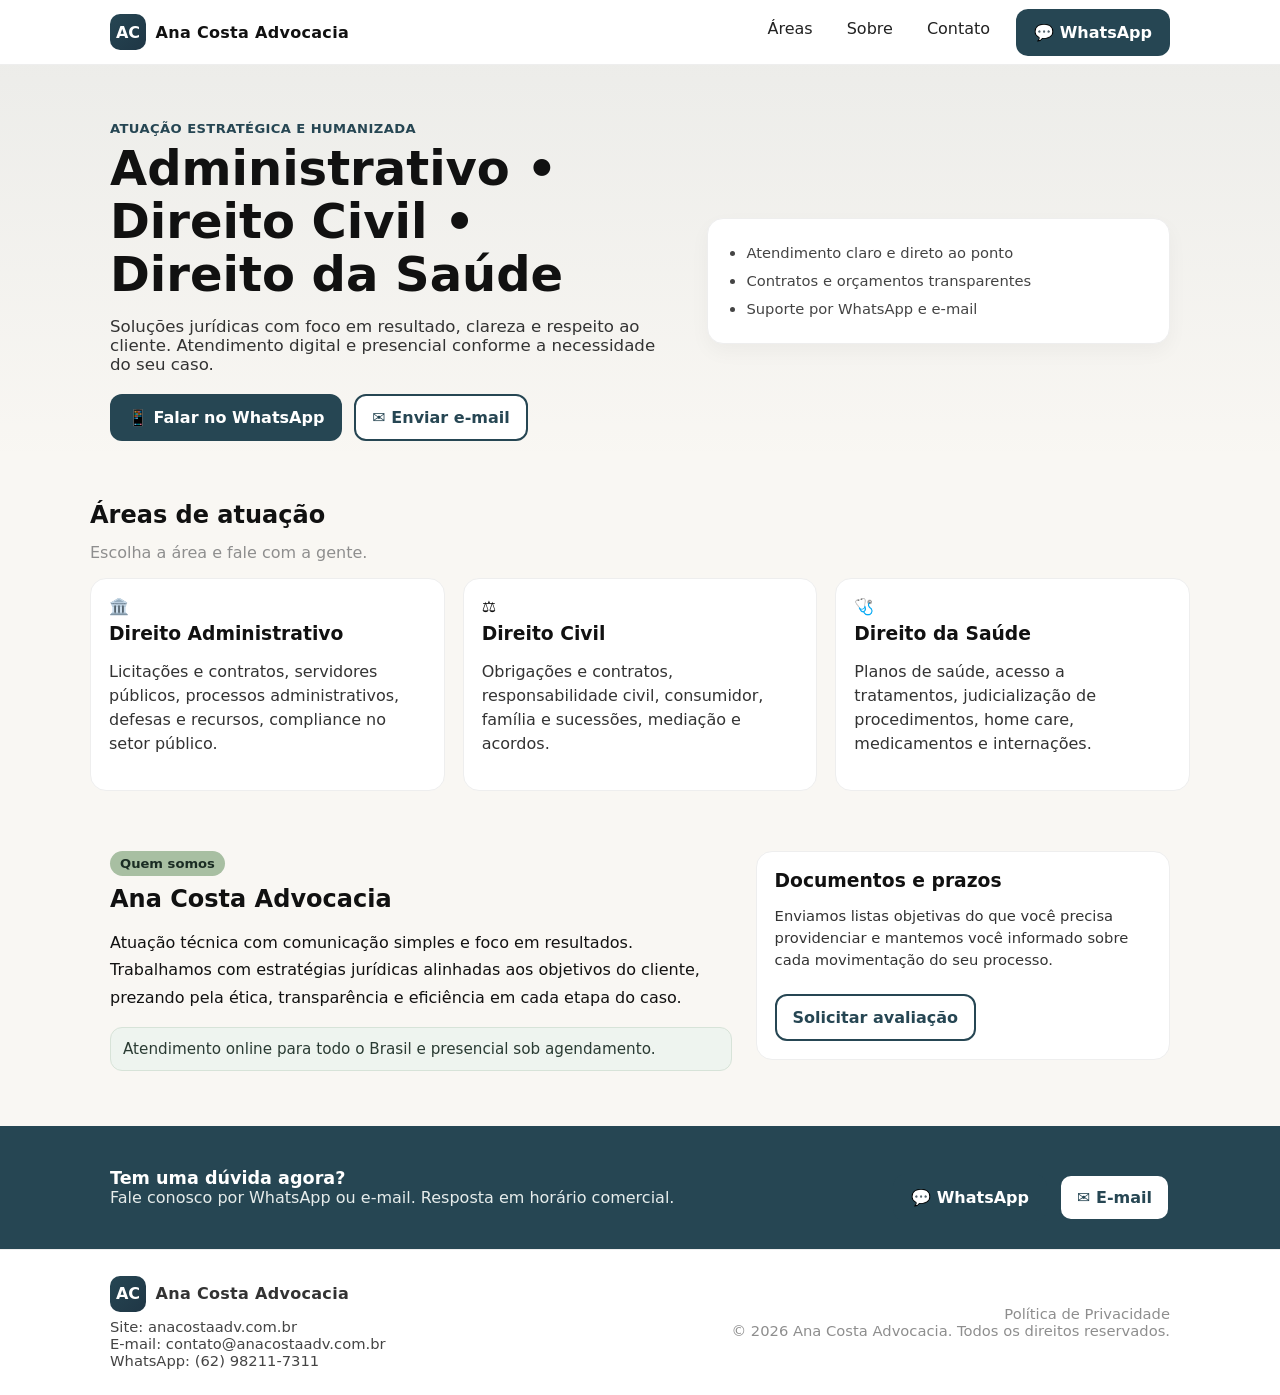
==== index.html @ ec819da5 "Add files via upload" ====
<!DOCTYPE html>
<html lang="pt-BR">
<head>
  <meta charset="utf-8" />
  <meta name="viewport" content="width=device-width, initial-scale=1" />
  <title>Ana Costa Advocacia — Administrativo • Direito Civil • Direito da Saúde</title>
  <meta name="description" content="Ana Costa Advocacia. Atuação estratégica em Direito Administrativo, Direito Civil e Direito da Saúde. Atendimento humanizado e soluções jurídicas eficazes." />
  <link rel="canonical" href="https://anacostaadv.com.br/" />

  <!-- Open Graph / Social -->
  <meta property="og:type" content="website" />
  <meta property="og:locale" content="pt_BR" />
  <meta property="og:title" content="Ana Costa Advocacia — Administrativo • Direito Civil • Direito da Saúde" />
  <meta property="og:description" content="Atuação estratégica em Direito Administrativo, Civil e da Saúde. Fale conosco pelo WhatsApp." />
  <meta property="og:url" content="https://anacostaadv.com.br/" />
  <meta property="og:image" content="https://anacostaadv.com.br/og-image.jpg" />
  <meta name="twitter:card" content="summary_large_image" />

  <link rel="icon" href="/favicon.ico" />
  <meta name="theme-color" content="#264653" />

  <style>
    :root{
      --azul-petroleo:#264653; /* primária */
      --verde-oliva:#A8BFA2;   /* destaque suave */
      --rose:#DDB7AB;          /* ações sutis */
      --offwhite:#F9F7F3;      /* fundo claro */
      --cinza:#8E8E8E;         /* texto secundário */
      --preto:#111;            /* texto principal */
    }
    *{box-sizing:border-box}
    html{scroll-behavior:smooth}
    body{margin:0;font-family:system-ui,-apple-system,Segoe UI,Roboto,Ubuntu,Cantarell,'Helvetica Neue',Arial,'Noto Sans',sans-serif;color:var(--preto);background:var(--offwhite)}
    a{color:inherit}
    .container{max-width:1100px;margin-inline:auto;padding:0 20px}

    /* Header */
    header{position:sticky;top:0;z-index:50;background:#fff;border-bottom:1px solid #eee}
    .nav{display:flex;align-items:center;justify-content:space-between;min-height:64px}
    .brand{display:flex;gap:.6rem;align-items:center;text-decoration:none}
    .brand-logo{width:36px;height:36px;border-radius:10px;background:linear-gradient(135deg,var(--azul-petroleo),#1f3645);display:grid;place-items:center;color:#fff;font-weight:700}
    .brand-name{font-weight:700;letter-spacing:.3px}
    nav ul{display:flex;gap:18px;list-style:none;margin:0;padding:0}
    nav a{display:inline-block;padding:10px 8px;border-radius:10px;text-decoration:none;color:#222}
    nav a:hover{background:#f3f6f6}
    .menu-btn{display:none;background:none;border:0;font-size:1.1rem}

    /* Hero */
    .hero{background:linear-gradient(180deg, rgba(38,70,83,.06), rgba(38,70,83,0));padding:56px 0 24px}
    .hero-wrap{display:grid;grid-template-columns:1.1fr .9fr;gap:32px;align-items:center}
    .kicker{color:var(--azul-petroleo);font-weight:700;letter-spacing:.4px;text-transform:uppercase;font-size:.82rem}
    h1{font-size:clamp(1.8rem, 2.4vw + 1.2rem, 3rem);line-height:1.1;margin:.4rem 0 1rem}
    .sub{font-size:1.04rem;color:#333;max-width:60ch}
    .cta-row{display:flex;flex-wrap:wrap;gap:12px;margin-top:20px}
    .btn{display:inline-flex;align-items:center;gap:.6rem;padding:12px 16px;border-radius:12px;border:2px solid transparent;text-decoration:none;font-weight:600}
    .btn.whats{background:var(--azul-petroleo);color:#fff}
    .btn.mail{border-color:var(--azul-petroleo);color:var(--azul-petroleo);background:#fff}
    .hero-card{background:#fff;border:1px solid #eee;border-radius:16px;padding:20px;box-shadow:0 8px 20px rgba(0,0,0,.04)}

    /* Cards áreas */
    .areas{padding:36px 0}
    .grid{display:grid;grid-template-columns:repeat(3,1fr);gap:18px}
    .card{background:#fff;border:1px solid #eee;border-radius:16px;padding:18px}
    .card h3{margin:.2rem 0 .5rem}
    .card p{color:#333;line-height:1.5}

    /* Sobre */
    .sobre{padding:24px 0 40px}
    .sobre .wrap{display:grid;grid-template-columns:1.2fr .8fr;gap:24px}
    .tag{display:inline-block;background:var(--verde-oliva);color:#1b2d24;padding:5px 10px;border-radius:999px;font-weight:600;font-size:.82rem}
    .note{font-size:.95rem;color:#2a3b33;background:#eef4ef;border:1px solid #d7e3d8;border-radius:12px;padding:12px}

    /* CTA strip */
    .cta-strip{background:var(--azul-petroleo);color:#fff;padding:28px 0}
    .cta-strip .row{display:flex;align-items:center;gap:20px;justify-content:space-between}

    /* Footer */
    footer{background:#fff;border-top:1px solid #eee;padding:26px 0;color:#333}
    footer a{text-decoration:none}
    .foot-grid{display:grid;grid-template-columns:1fr auto;gap:18px;align-items:center}
    .small{font-size:.92rem;color:#444}

    /* Responsive */
    @media (max-width: 900px){
      .hero-wrap{grid-template-columns:1fr}
      .grid{grid-template-columns:1fr}
      .sobre .wrap{grid-template-columns:1fr}
      nav ul{display:none;position:absolute;right:20px;top:64px;background:#fff;border:1px solid #eee;border-radius:12px;padding:10px;width:min(260px,90vw);box-shadow:0 8px 24px rgba(0,0,0,.08)}
      nav ul.show{display:block}
      nav ul li{padding:6px}
      .menu-btn{display:block}
    }

    /* Utilities */
    .muted{color:var(--cinza)}
    .icons{width:22px;height:22px;display:inline-block}
  </style>
</head>
<body>
  <header>
    <div class="container nav" role="navigation" aria-label="Navegação principal">
      <a class="brand" href="#top" aria-label="Ir para o topo">
        <div class="brand-logo" aria-hidden="true">AC</div>
        <div class="brand-name">Ana Costa Advocacia</div>
      </a>
      <button class="menu-btn" aria-label="Abrir menu" onclick="document.querySelector('nav ul').classList.toggle('show')">☰</button>
      <nav>
        <ul>
          <li><a href="#areas">Áreas</a></li>
          <li><a href="#sobre">Sobre</a></li>
          <li><a href="#contato">Contato</a></li>
          <li><a href="https://wa.me/5562982117311?text=Ol%C3%A1%2C%20vi%20seu%20site%20e%20gostaria%20de%20orienta%C3%A7%C3%A3o%20jur%C3%ADdica." target="_blank" rel="noopener" class="btn whats" aria-label="Falar no WhatsApp">💬 WhatsApp</a></li>
        </ul>
      </nav>
    </div>
  </header>

  <main id="top">
    <!-- HERO -->
    <section class="hero">
      <div class="container hero-wrap">
        <div>
          <div class="kicker">Atuação estratégica e humanizada</div>
          <h1>Administrativo • Direito Civil • Direito da Saúde</h1>
          <p class="sub">Soluções jurídicas com foco em resultado, clareza e respeito ao cliente. Atendimento digital e presencial conforme a necessidade do seu caso.</p>
          <div class="cta-row">
            <a class="btn whats" href="https://wa.me/5562982117311?text=Ol%C3%A1%2C%20vi%20seu%20site%20e%20gostaria%20de%20orienta%C3%A7%C3%A3o%20jur%C3%ADdica." target="_blank" rel="noopener" aria-label="Chamar no WhatsApp">📱 Falar no WhatsApp</a>
            <a class="btn mail" href="mailto:contato@anacostaadv.com.br?subject=Contato%20via%20site" aria-label="Enviar e-mail">✉️ Enviar e-mail</a>
          </div>
        </div>
        <div class="hero-card" aria-label="Destaques do escritório">
          <ul class="small" style="margin:0;padding-left:18px;line-height:1.9">
            <li>Atendimento claro e direto ao ponto</li>
            <li>Contratos e orçamentos transparentes</li>
            <li>Suporte por WhatsApp e e-mail</li>
          </ul>
        </div>
      </div>
    </section>

    <!-- ÁREAS -->
    <section id="areas" class="areas container">
      <h2 style="margin:0 0 14px">Áreas de atuação</h2>
      <p class="muted" style="margin-top:0">Escolha a área e fale com a gente.</p>
      <div class="grid" role="list">
        <article class="card" role="listitem">
          <div class="icons" aria-hidden="true">🏛️</div>
          <h3>Direito Administrativo</h3>
          <p>Licitações e contratos, servidores públicos, processos administrativos, defesas e recursos, compliance no setor público.</p>
        </article>
        <article class="card" role="listitem">
          <div class="icons" aria-hidden="true">⚖️</div>
          <h3>Direito Civil</h3>
          <p>Obrigações e contratos, responsabilidade civil, consumidor, família e sucessões, mediação e acordos.</p>
        </article>
        <article class="card" role="listitem">
          <div class="icons" aria-hidden="true">🩺</div>
          <h3>Direito da Saúde</h3>
          <p>Planos de saúde, acesso a tratamentos, judicialização de procedimentos, home care, medicamentos e internações.</p>
        </article>
      </div>
    </section>

    <!-- SOBRE -->
    <section id="sobre" class="sobre">
      <div class="container wrap">
        <div>
          <span class="tag">Quem somos</span>
          <h2 style="margin:.6rem 0 10px">Ana Costa Advocacia</h2>
          <p style="line-height:1.7">Atuação técnica com comunicação simples e foco em resultados. Trabalhamos com estratégias jurídicas alinhadas aos objetivos do cliente, prezando pela ética, transparência e eficiência em cada etapa do caso.</p>
          <p class="note">Atendimento online para todo o Brasil e presencial sob agendamento.</p>
        </div>
        <div>
          <div class="card">
            <h3 style="margin-top:0">Documentos e prazos</h3>
            <p class="small">Enviamos listas objetivas do que você precisa providenciar e mantemos você informado sobre cada movimentação do seu processo.</p>
            <a class="btn mail" href="mailto:contato@anacostaadv.com.br?subject=Atendimento%20-%20Site" style="margin-top:8px">Solicitar avaliação</a>
          </div>
        </div>
      </div>
    </section>

    <!-- CTA STRIP -->
    <section class="cta-strip" aria-label="Contato rápido">
      <div class="container row">
        <div>
          <strong style="font-size:1.1rem">Tem uma dúvida agora?</strong>
          <div class="muted" style="color:#e6eceb">Fale conosco por WhatsApp ou e-mail. Resposta em horário comercial.</div>
        </div>
        <div class="cta-row">
          <a class="btn whats" href="https://wa.me/5562982117311?text=Ol%C3%A1%2C%20vi%20seu%20site%20e%20gostaria%20de%20orienta%C3%A7%C3%A3o%20jur%C3%ADdica." target="_blank" rel="noopener">💬 WhatsApp</a>
          <a class="btn mail" href="mailto:contato@anacostaadv.com.br?subject=Contato%20via%20site">✉️ E-mail</a>
        </div>
      </div>
    </section>
  </main>

  <footer id="contato">
    <div class="container foot-grid">
      <div>
        <div class="brand" style="margin-bottom:6px">
          <div class="brand-logo" aria-hidden="true">AC</div>
          <div class="brand-name">Ana Costa Advocacia</div>
        </div>
        <div class="small">
          Site: <a href="https://anacostaadv.com.br/" target="_blank" rel="noopener">anacostaadv.com.br</a><br />
          E-mail: <a href="mailto:contato@anacostaadv.com.br">contato@anacostaadv.com.br</a><br />
          WhatsApp: <a href="https://wa.me/5562982117311" target="_blank" rel="noopener">(62) 98211‑7311</a>
        </div>
      </div>
      <div class="small" style="text-align:right">
        <a href="/privacidade" class="muted">Política de Privacidade</a><br />
        <span class="muted">© <span id="y"></span> Ana Costa Advocacia. Todos os direitos reservados.</span>
      </div>
    </div>
  </footer>

  <!-- Schema.org / SEO estrutrurado -->
  <script type="application/ld+json">
  {
    "@context": "https://schema.org",
    "@type": "LegalService",
    "name": "Ana Costa Advocacia",
    "url": "https://anacostaadv.com.br/",
    "areaServed": "Brasil",
    "email": "contato@anacostaadv.com.br",
    "telephone": "+55-62-98211-7311",
    "sameAs": ["https://wa.me/5562982117311"],
    "address": {
      "@type": "PostalAddress",
      "addressCountry": "BR"
    },
    "priceRange": "$$",
    "knowsAbout": [
      "Direito Administrativo",
      "Direito Civil",
      "Direito da Saúde",
      "Planos de Saúde",
      "Contratos",
      "Processo Administrativo"
    ]
  }
  </script>

  <script>
    document.getElementById('y').textContent = new Date().getFullYear();
  </script>
</body>
</html>
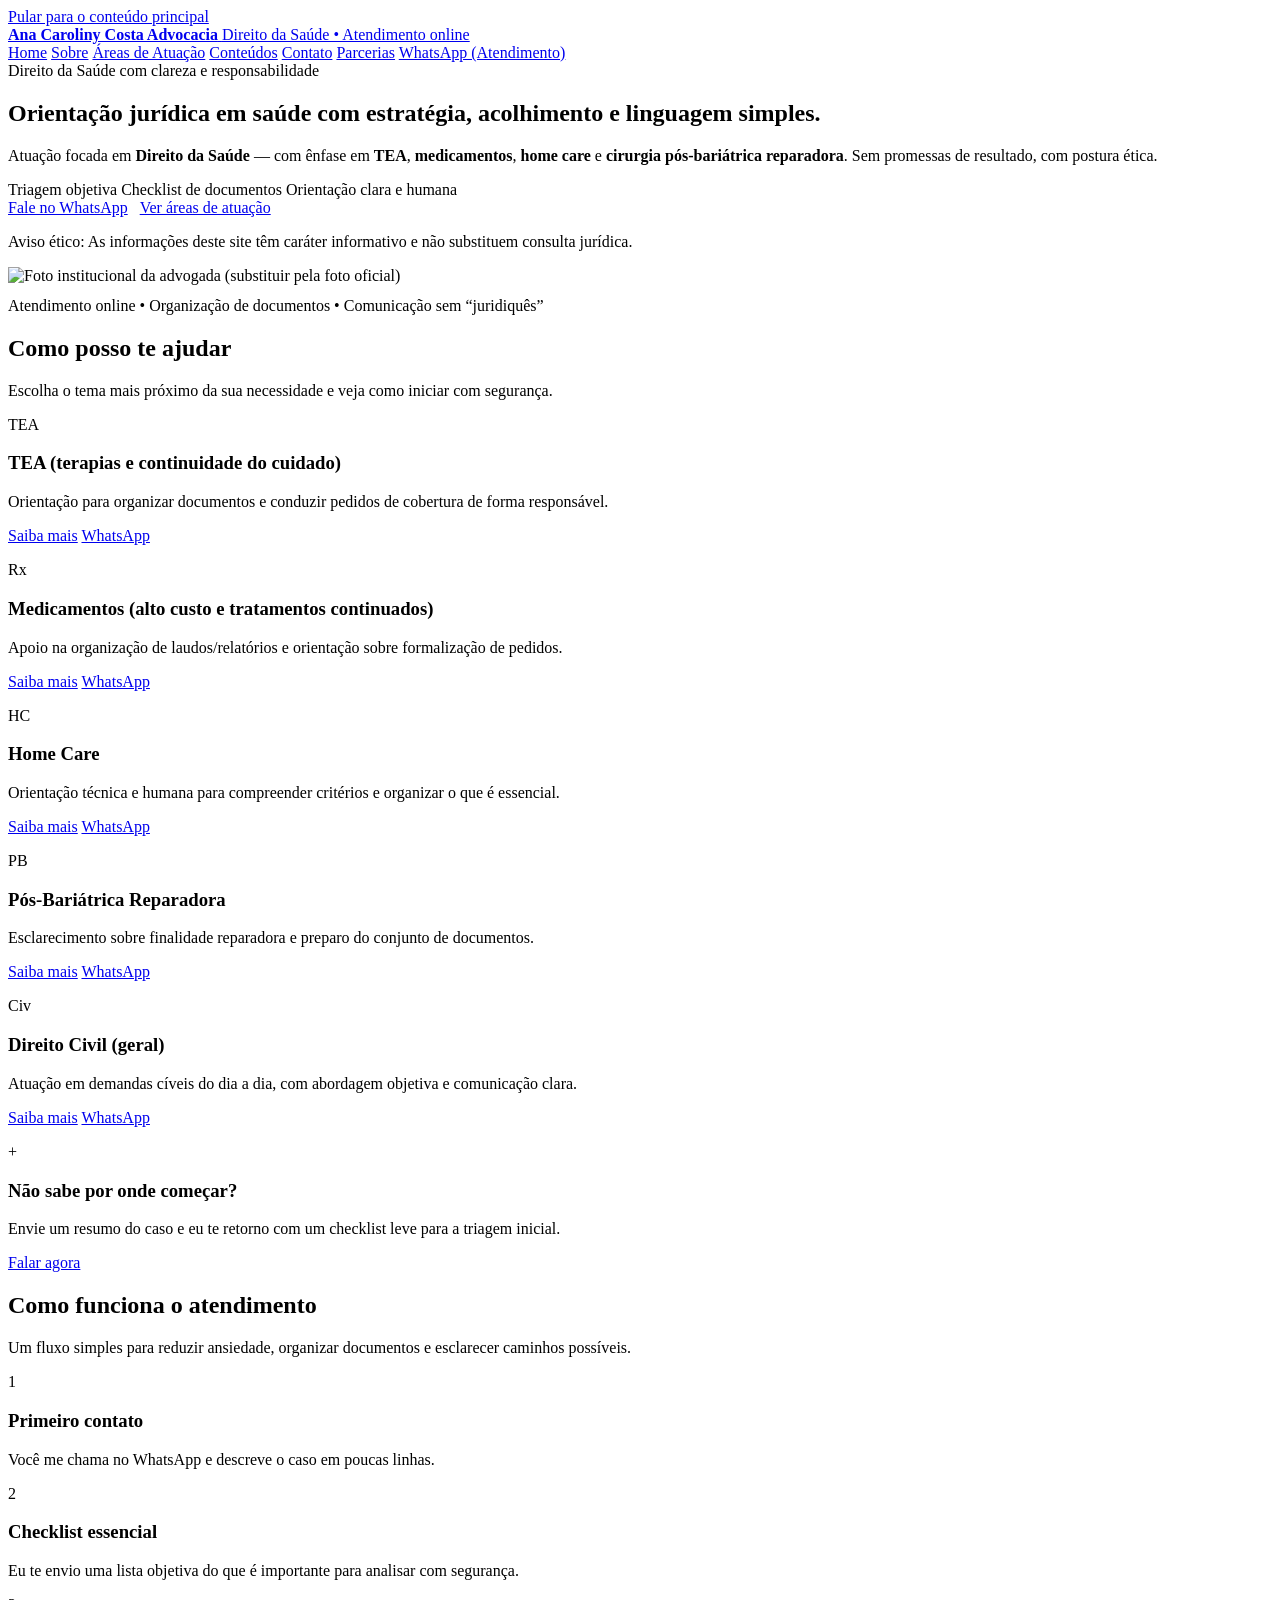
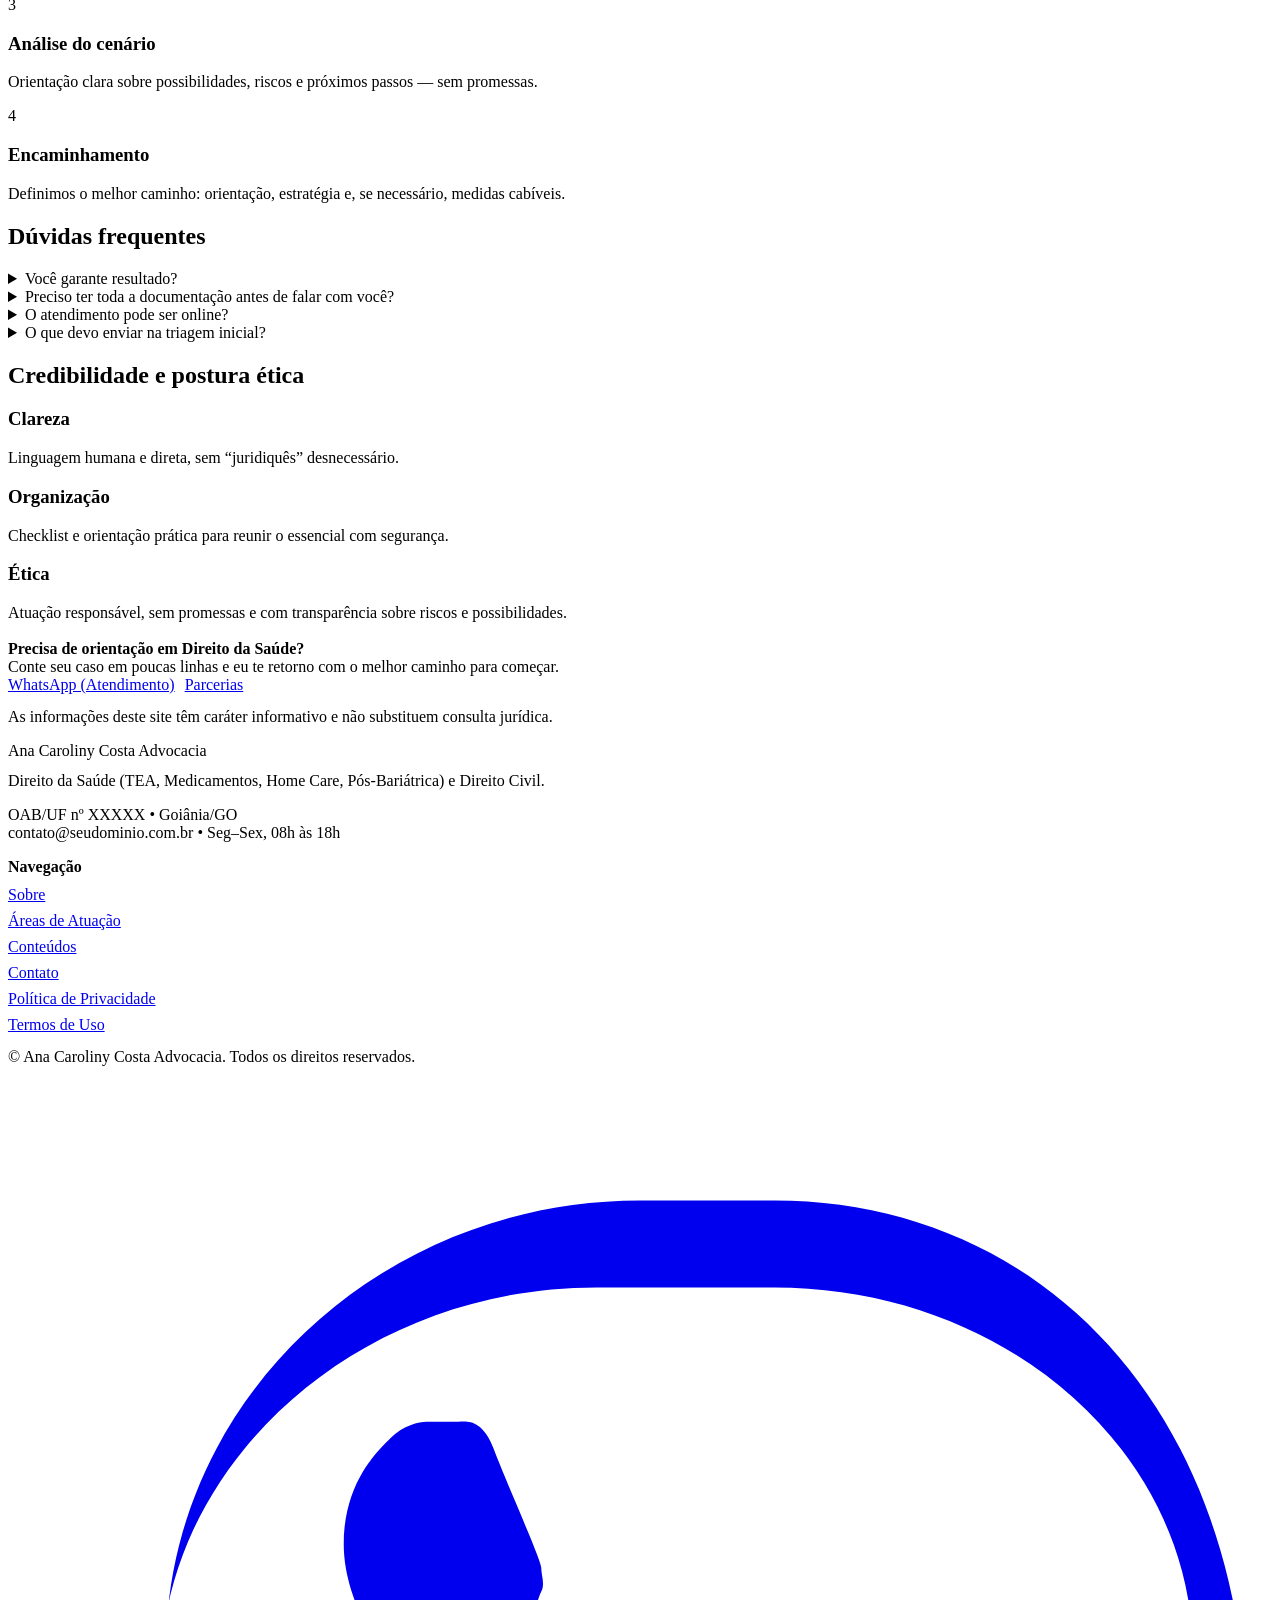
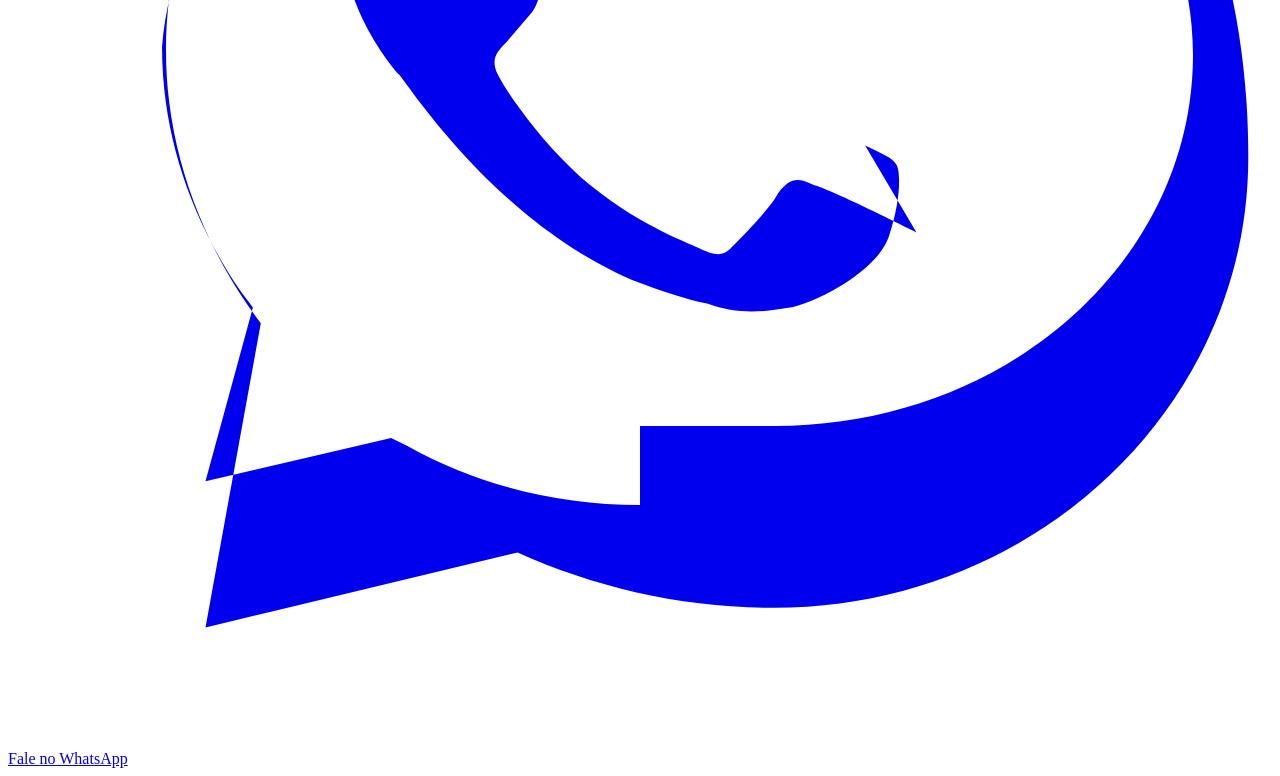
==== commit 8bd27e80: "Add files via upload commit 1 site final" ====
--- a/index.html
+++ b/index.html
@@ -1,249 +1,336 @@
-<!DOCTYPE html>
+<!doctype html>
 <html lang="pt-BR">
 <head>
   <meta charset="utf-8" />
-  <meta name="viewport" content="width=device-width, initial-scale=1" />
-  <title>Ana Costa Advocacia — Administrativo • Direito Civil • Direito da Saúde</title>
-  <meta name="description" content="Ana Costa Advocacia. Atuação estratégica em Direito Administrativo, Direito Civil e Direito da Saúde. Atendimento humanizado e soluções jurídicas eficazes." />
-  <link rel="canonical" href="https://anacostaadv.com.br/" />
-
-  <!-- Open Graph / Social -->
+  <meta name="viewport" content="width=device-width,initial-scale=1" />
+  <title>Ana Caroliny Costa Advocacia | Direito da Saúde (TEA, Medicamentos, Home Care, Pós-Bariátrica)</title>
+  <meta name="description" content="Escritório de advocacia com foco em Direito da Saúde: TEA, medicamentos, home care e cirurgia pós-bariátrica reparadora. Orientação clara, humana e ética. Atendimento online." />
+  <meta name="robots" content="index,follow" />
+  <link rel="canonical" href="https://www.seudominio.com.br/" />
+
+  <!-- Open Graph -->
+  <meta property="og:title" content="Ana Caroliny Costa Advocacia | Direito da Saúde" />
+  <meta property="og:description" content="TEA, medicamentos, home care e pós-bariátrica reparadora. Orientação clara, humana e ética. Atendimento online." />
   <meta property="og:type" content="website" />
-  <meta property="og:locale" content="pt_BR" />
-  <meta property="og:title" content="Ana Costa Advocacia — Administrativo • Direito Civil • Direito da Saúde" />
-  <meta property="og:description" content="Atuação estratégica em Direito Administrativo, Civil e da Saúde. Fale conosco pelo WhatsApp." />
-  <meta property="og:url" content="https://anacostaadv.com.br/" />
-  <meta property="og:image" content="https://anacostaadv.com.br/og-image.jpg" />
+  <meta property="og:url" content="https://www.seudominio.com.br/" />
+  <meta property="og:image" content="https://www.seudominio.com.br/assets/img/og-image.jpg" />
   <meta name="twitter:card" content="summary_large_image" />
 
-  <link rel="icon" href="/favicon.ico" />
-  <meta name="theme-color" content="#264653" />
-
-  <style>
-    :root{
-      --azul-petroleo:#264653; /* primária */
-      --verde-oliva:#A8BFA2;   /* destaque suave */
-      --rose:#DDB7AB;          /* ações sutis */
-      --offwhite:#F9F7F3;      /* fundo claro */
-      --cinza:#8E8E8E;         /* texto secundário */
-      --preto:#111;            /* texto principal */
-    }
-    *{box-sizing:border-box}
-    html{scroll-behavior:smooth}
-    body{margin:0;font-family:system-ui,-apple-system,Segoe UI,Roboto,Ubuntu,Cantarell,'Helvetica Neue',Arial,'Noto Sans',sans-serif;color:var(--preto);background:var(--offwhite)}
-    a{color:inherit}
-    .container{max-width:1100px;margin-inline:auto;padding:0 20px}
-
-    /* Header */
-    header{position:sticky;top:0;z-index:50;background:#fff;border-bottom:1px solid #eee}
-    .nav{display:flex;align-items:center;justify-content:space-between;min-height:64px}
-    .brand{display:flex;gap:.6rem;align-items:center;text-decoration:none}
-    .brand-logo{width:36px;height:36px;border-radius:10px;background:linear-gradient(135deg,var(--azul-petroleo),#1f3645);display:grid;place-items:center;color:#fff;font-weight:700}
-    .brand-name{font-weight:700;letter-spacing:.3px}
-    nav ul{display:flex;gap:18px;list-style:none;margin:0;padding:0}
-    nav a{display:inline-block;padding:10px 8px;border-radius:10px;text-decoration:none;color:#222}
-    nav a:hover{background:#f3f6f6}
-    .menu-btn{display:none;background:none;border:0;font-size:1.1rem}
-
-    /* Hero */
-    .hero{background:linear-gradient(180deg, rgba(38,70,83,.06), rgba(38,70,83,0));padding:56px 0 24px}
-    .hero-wrap{display:grid;grid-template-columns:1.1fr .9fr;gap:32px;align-items:center}
-    .kicker{color:var(--azul-petroleo);font-weight:700;letter-spacing:.4px;text-transform:uppercase;font-size:.82rem}
-    h1{font-size:clamp(1.8rem, 2.4vw + 1.2rem, 3rem);line-height:1.1;margin:.4rem 0 1rem}
-    .sub{font-size:1.04rem;color:#333;max-width:60ch}
-    .cta-row{display:flex;flex-wrap:wrap;gap:12px;margin-top:20px}
-    .btn{display:inline-flex;align-items:center;gap:.6rem;padding:12px 16px;border-radius:12px;border:2px solid transparent;text-decoration:none;font-weight:600}
-    .btn.whats{background:var(--azul-petroleo);color:#fff}
-    .btn.mail{border-color:var(--azul-petroleo);color:var(--azul-petroleo);background:#fff}
-    .hero-card{background:#fff;border:1px solid #eee;border-radius:16px;padding:20px;box-shadow:0 8px 20px rgba(0,0,0,.04)}
-
-    /* Cards áreas */
-    .areas{padding:36px 0}
-    .grid{display:grid;grid-template-columns:repeat(3,1fr);gap:18px}
-    .card{background:#fff;border:1px solid #eee;border-radius:16px;padding:18px}
-    .card h3{margin:.2rem 0 .5rem}
-    .card p{color:#333;line-height:1.5}
-
-    /* Sobre */
-    .sobre{padding:24px 0 40px}
-    .sobre .wrap{display:grid;grid-template-columns:1.2fr .8fr;gap:24px}
-    .tag{display:inline-block;background:var(--verde-oliva);color:#1b2d24;padding:5px 10px;border-radius:999px;font-weight:600;font-size:.82rem}
-    .note{font-size:.95rem;color:#2a3b33;background:#eef4ef;border:1px solid #d7e3d8;border-radius:12px;padding:12px}
-
-    /* CTA strip */
-    .cta-strip{background:var(--azul-petroleo);color:#fff;padding:28px 0}
-    .cta-strip .row{display:flex;align-items:center;gap:20px;justify-content:space-between}
-
-    /* Footer */
-    footer{background:#fff;border-top:1px solid #eee;padding:26px 0;color:#333}
-    footer a{text-decoration:none}
-    .foot-grid{display:grid;grid-template-columns:1fr auto;gap:18px;align-items:center}
-    .small{font-size:.92rem;color:#444}
-
-    /* Responsive */
-    @media (max-width: 900px){
-      .hero-wrap{grid-template-columns:1fr}
-      .grid{grid-template-columns:1fr}
-      .sobre .wrap{grid-template-columns:1fr}
-      nav ul{display:none;position:absolute;right:20px;top:64px;background:#fff;border:1px solid #eee;border-radius:12px;padding:10px;width:min(260px,90vw);box-shadow:0 8px 24px rgba(0,0,0,.08)}
-      nav ul.show{display:block}
-      nav ul li{padding:6px}
-      .menu-btn{display:block}
-    }
-
-    /* Utilities */
-    .muted{color:var(--cinza)}
-    .icons{width:22px;height:22px;display:inline-block}
-  </style>
+  <!-- Performance: fonts -->
+  <link rel="preconnect" href="https://fonts.googleapis.com" />
+  <link rel="preconnect" href="https://fonts.gstatic.com" crossorigin />
+  <link href="https://fonts.googleapis.com/css2?family=Montserrat:wght@400;600;700&family=Playfair+Display:wght@500;600;700&display=swap" rel="stylesheet" />
+
+  <link rel="stylesheet" href="/assets/css/styles.css" />
+  <script defer src="/assets/js/main.js"></script>
+
+  <!-- Local SEO (ajuste cidade/UF, endereço, oab, e-mail no JS e/ou aqui) -->
+  <script type="application/ld+json">
+  {
+    "@context":"https://schema.org",
+    "@type":"LegalService",
+    "name":"Ana Caroliny Costa Advocacia",
+    "url":"https://www.seudominio.com.br/",
+    "image":"https://www.seudominio.com.br/assets/img/og-image.jpg",
+    "areaServed":"BR",
+    "telephone":"+55 62 98211-8311",
+    "address":{
+      "@type":"PostalAddress",
+      "addressLocality":"Goiânia",
+      "addressRegion":"GO",
+      "addressCountry":"BR"
+    },
+    "serviceType":[
+      "Direito da Saúde",
+      "Planos de saúde",
+      "TEA",
+      "Medicamentos",
+      "Home Care",
+      "Cirurgia pós-bariátrica reparadora",
+      "Direito Civil"
+    ]
+  }
+  </script>
 </head>
+
 <body>
+  <a class="skip-link" href="#conteudo">Pular para o conteúdo principal</a>
+
   <header>
-    <div class="container nav" role="navigation" aria-label="Navegação principal">
-      <a class="brand" href="#top" aria-label="Ir para o topo">
-        <div class="brand-logo" aria-hidden="true">AC</div>
-        <div class="brand-name">Ana Costa Advocacia</div>
-      </a>
-      <button class="menu-btn" aria-label="Abrir menu" onclick="document.querySelector('nav ul').classList.toggle('show')">☰</button>
-      <nav>
-        <ul>
-          <li><a href="#areas">Áreas</a></li>
-          <li><a href="#sobre">Sobre</a></li>
-          <li><a href="#contato">Contato</a></li>
-          <li><a href="https://wa.me/5562982117311?text=Ol%C3%A1%2C%20vi%20seu%20site%20e%20gostaria%20de%20orienta%C3%A7%C3%A3o%20jur%C3%ADdica." target="_blank" rel="noopener" class="btn whats" aria-label="Falar no WhatsApp">💬 WhatsApp</a></li>
-        </ul>
+    <div class="container">
+      <nav class="nav" aria-label="Navegação principal">
+        <a class="brand" href="/" aria-label="Ir para a página inicial">
+          <strong>Ana Caroliny Costa Advocacia</strong>
+          <span>Direito da Saúde • Atendimento online</span>
+        </a>
+
+        <div class="menu" role="navigation">
+          <a href="/">Home</a>
+          <a href="/sobre/">Sobre</a>
+          <a href="/areas-de-atuacao/">Áreas de Atuação</a>
+          <a href="/conteudos/">Conteúdos</a>
+          <a href="/contato/">Contato</a>
+          <a class="btn btn-secondary" href="https://wa.me/5562982118311?text=Ol%C3%A1%21%20Vim%20pelo%20site%20e%20gostaria%20de%20falar%20sobre%20parceria%2Fpalestra%20com%20a%20Ana%20Caroliny%20Costa%20Advocacia."
+             target="_blank" rel="noopener">Parcerias</a>
+          <a class="btn btn-primary" href="https://wa.me/5562982118311?text=Ol%C3%A1%21%20Vim%20pelo%20site%20da%20Ana%20Caroliny%20Costa%20Advocacia%20e%20gostaria%20de%20orienta%C3%A7%C3%A3o."
+             target="_blank" rel="noopener">WhatsApp (Atendimento)</a>
+        </div>
       </nav>
     </div>
   </header>
 
-  <main id="top">
-    <!-- HERO -->
+  <main id="conteudo">
     <section class="hero">
-      <div class="container hero-wrap">
+      <div class="container">
+        <div class="hero-grid">
+          <div>
+            <div class="kicker"><i></i><span>Direito da Saúde com clareza e responsabilidade</span></div>
+            <h1>Orientação jurídica em saúde com estratégia, acolhimento e linguagem simples.</h1>
+            <p class="lead">
+              Atuação focada em <strong>Direito da Saúde</strong> — com ênfase em <strong>TEA</strong>, <strong>medicamentos</strong>,
+              <strong>home care</strong> e <strong>cirurgia pós-bariátrica reparadora</strong>. Sem promessas de resultado, com postura ética.
+            </p>
+
+            <div class="proof" aria-label="Diferenciais em destaque">
+              <span class="pill">Triagem objetiva</span>
+              <span class="pill">Checklist de documentos</span>
+              <span class="pill">Orientação clara e humana</span>
+            </div>
+
+            <div style="display:flex;gap:12px;flex-wrap:wrap">
+              <a class="btn btn-primary"
+                 href="https://wa.me/5562982118311?text=Ol%C3%A1%21%20Vim%20pelo%20site%20da%20Ana%20Caroliny%20Costa%20Advocacia%20e%20gostaria%20de%20orienta%C3%A7%C3%A3o."
+                 target="_blank" rel="noopener">Fale no WhatsApp</a>
+              <a class="btn btn-secondary" href="/areas-de-atuacao/">Ver áreas de atuação</a>
+            </div>
+
+            <p class="smallprint">
+              Aviso ético: As informações deste site têm caráter informativo e não substituem consulta jurídica.
+            </p>
+          </div>
+
+          <div class="card hero-card" aria-label="Imagem institucional">
+            <img src="/assets/img/placeholder-ana.jpg" alt="Foto institucional da advogada (substituir pela foto oficial)" loading="lazy" width="720" height="720" />
+            <p class="muted" style="margin:12px 0 0">
+              Atendimento online • Organização de documentos • Comunicação sem “juridiquês”
+            </p>
+          </div>
+        </div>
+      </div>
+    </section>
+
+    <section class="section" aria-labelledby="ajuda">
+      <div class="container">
+        <h2 id="ajuda">Como posso te ajudar</h2>
+        <p class="muted">Escolha o tema mais próximo da sua necessidade e veja como iniciar com segurança.</p>
+
+        <div class="grid-3">
+          <article class="card item">
+            <div class="icon" aria-hidden="true">TEA</div>
+            <h3>TEA (terapias e continuidade do cuidado)</h3>
+            <p>Orientação para organizar documentos e conduzir pedidos de cobertura de forma responsável.</p>
+            <p style="margin-top:12px">
+              <a class="btn btn-gold" href="/areas-de-atuacao/tea/">Saiba mais</a>
+              <a class="btn btn-secondary"
+                 href="https://wa.me/5562982118311?text=Ol%C3%A1%21%20Vim%20pelo%20site%20e%20preciso%20de%20orienta%C3%A7%C3%A3o%20sobre%20TEA%2Fterapias%20e%20plano%20de%20sa%C3%BAde."
+                 target="_blank" rel="noopener">WhatsApp</a>
+            </p>
+          </article>
+
+          <article class="card item">
+            <div class="icon" aria-hidden="true">Rx</div>
+            <h3>Medicamentos (alto custo e tratamentos continuados)</h3>
+            <p>Apoio na organização de laudos/relatórios e orientação sobre formalização de pedidos.</p>
+            <p style="margin-top:12px">
+              <a class="btn btn-gold" href="/areas-de-atuacao/medicamentos/">Saiba mais</a>
+              <a class="btn btn-secondary"
+                 href="https://wa.me/5562982118311?text=Ol%C3%A1%21%20Vim%20pelo%20site%20e%20preciso%20de%20orienta%C3%A7%C3%A3o%20sobre%20cobertura%20de%20medicamento."
+                 target="_blank" rel="noopener">WhatsApp</a>
+            </p>
+          </article>
+
+          <article class="card item">
+            <div class="icon" aria-hidden="true">HC</div>
+            <h3>Home Care</h3>
+            <p>Orientação técnica e humana para compreender critérios e organizar o que é essencial.</p>
+            <p style="margin-top:12px">
+              <a class="btn btn-gold" href="/areas-de-atuacao/home-care/">Saiba mais</a>
+              <a class="btn btn-secondary"
+                 href="https://wa.me/5562982118311?text=Ol%C3%A1%21%20Vim%20pelo%20site%20e%20preciso%20de%20orienta%C3%A7%C3%A3o%20sobre%20home%20care."
+                 target="_blank" rel="noopener">WhatsApp</a>
+            </p>
+          </article>
+
+          <article class="card item">
+            <div class="icon" aria-hidden="true">PB</div>
+            <h3>Pós-Bariátrica Reparadora</h3>
+            <p>Esclarecimento sobre finalidade reparadora e preparo do conjunto de documentos.</p>
+            <p style="margin-top:12px">
+              <a class="btn btn-gold" href="/areas-de-atuacao/cirurgia-pos-bariatrica/">Saiba mais</a>
+              <a class="btn btn-secondary"
+                 href="https://wa.me/5562982118311?text=Ol%C3%A1%21%20Vim%20pelo%20site%20e%20preciso%20de%20orienta%C3%A7%C3%A3o%20sobre%20cirurgia%20p%C3%B3s-bari%C3%A1trica%20reparadora."
+                 target="_blank" rel="noopener">WhatsApp</a>
+            </p>
+          </article>
+
+          <article class="card item">
+            <div class="icon" aria-hidden="true">Civ</div>
+            <h3>Direito Civil (geral)</h3>
+            <p>Atuação em demandas cíveis do dia a dia, com abordagem objetiva e comunicação clara.</p>
+            <p style="margin-top:12px">
+              <a class="btn btn-gold" href="/areas-de-atuacao/direito-civil/">Saiba mais</a>
+              <a class="btn btn-secondary"
+                 href="https://wa.me/5562982118311?text=Ol%C3%A1%21%20Vim%20pelo%20site%20e%20gostaria%20de%20orienta%C3%A7%C3%A3o%20em%20Direito%20Civil."
+                 target="_blank" rel="noopener">WhatsApp</a>
+            </p>
+          </article>
+
+          <article class="card item">
+            <div class="icon" aria-hidden="true">+</div>
+            <h3>Não sabe por onde começar?</h3>
+            <p>Envie um resumo do caso e eu te retorno com um checklist leve para a triagem inicial.</p>
+            <p style="margin-top:12px">
+              <a class="btn btn-primary"
+                 href="https://wa.me/5562982118311?text=Ol%C3%A1%21%20Vim%20pelo%20site%20da%20Ana%20Caroliny%20Costa%20Advocacia%20e%20gostaria%20de%20orienta%C3%A7%C3%A3o."
+                 target="_blank" rel="noopener">Falar agora</a>
+            </p>
+          </article>
+        </div>
+      </div>
+    </section>
+
+    <section class="section" aria-labelledby="como-funciona">
+      <div class="container">
+        <h2 id="como-funciona">Como funciona o atendimento</h2>
+        <p class="muted">Um fluxo simples para reduzir ansiedade, organizar documentos e esclarecer caminhos possíveis.</p>
+
+        <div class="grid-2">
+          <div class="card step">
+            <div class="n" aria-hidden="true">1</div>
+            <h3>Primeiro contato</h3>
+            <p>Você me chama no WhatsApp e descreve o caso em poucas linhas.</p>
+          </div>
+          <div class="card step">
+            <div class="n" aria-hidden="true">2</div>
+            <h3>Checklist essencial</h3>
+            <p>Eu te envio uma lista objetiva do que é importante para analisar com segurança.</p>
+          </div>
+          <div class="card step">
+            <div class="n" aria-hidden="true">3</div>
+            <h3>Análise do cenário</h3>
+            <p>Orientação clara sobre possibilidades, riscos e próximos passos — sem promessas.</p>
+          </div>
+          <div class="card step">
+            <div class="n" aria-hidden="true">4</div>
+            <h3>Encaminhamento</h3>
+            <p>Definimos o melhor caminho: orientação, estratégia e, se necessário, medidas cabíveis.</p>
+          </div>
+        </div>
+      </div>
+    </section>
+
+    <section class="section" aria-labelledby="faq">
+      <div class="container">
+        <h2 id="faq">Dúvidas frequentes</h2>
+        <div class="faq">
+          <details>
+            <summary>Você garante resultado?</summary>
+            <p>Não. O trabalho jurídico depende de documentos, contexto e decisões de terceiros. A atuação é feita com técnica, transparência e ética.</p>
+          </details>
+          <details>
+            <summary>Preciso ter toda a documentação antes de falar com você?</summary>
+            <p>Não. Você pode chamar com o que já tem. Eu envio um checklist leve para completar o necessário.</p>
+          </details>
+          <details>
+            <summary>O atendimento pode ser online?</summary>
+            <p>Sim. O atendimento pode ser realizado online, com envio seguro de documentos.</p>
+          </details>
+          <details>
+            <summary>O que devo enviar na triagem inicial?</summary>
+            <p>Em geral: prescrição, relatório médico (quando houver), carteirinha do plano e qualquer comunicação/negativa recebida.</p>
+          </details>
+        </div>
+      </div>
+    </section>
+
+    <section class="section" aria-labelledby="credibilidade">
+      <div class="container">
+        <h2 id="credibilidade">Credibilidade e postura ética</h2>
+        <div class="grid-3">
+          <div class="card item">
+            <h3>Clareza</h3>
+            <p>Linguagem humana e direta, sem “juridiquês” desnecessário.</p>
+          </div>
+          <div class="card item">
+            <h3>Organização</h3>
+            <p>Checklist e orientação prática para reunir o essencial com segurança.</p>
+          </div>
+          <div class="card item">
+            <h3>Ética</h3>
+            <p>Atuação responsável, sem promessas e com transparência sobre riscos e possibilidades.</p>
+          </div>
+        </div>
+
+        <div class="card cta" style="margin-top:18px">
+          <div>
+            <strong>Precisa de orientação em Direito da Saúde?</strong>
+            <div class="smallprint">Conte seu caso em poucas linhas e eu te retorno com o melhor caminho para começar.</div>
+          </div>
+          <div style="display:flex;gap:10px;flex-wrap:wrap">
+            <a class="btn btn-primary"
+               href="https://wa.me/5562982118311?text=Ol%C3%A1%21%20Vim%20pelo%20site%20da%20Ana%20Caroliny%20Costa%20Advocacia%20e%20gostaria%20de%20orienta%C3%A7%C3%A3o."
+               target="_blank" rel="noopener">WhatsApp (Atendimento)</a>
+            <a class="btn btn-secondary"
+               href="https://wa.me/5562982118311?text=Ol%C3%A1%21%20Vim%20pelo%20site%20e%20gostaria%20de%20falar%20sobre%20parceria%2Fpalestra%20com%20a%20Ana%20Caroliny%20Costa%20Advocacia."
+               target="_blank" rel="noopener">Parcerias</a>
+          </div>
+        </div>
+
+        <p class="smallprint" style="margin-top:14px">
+          As informações deste site têm caráter informativo e não substituem consulta jurídica.
+        </p>
+      </div>
+    </section>
+  </main>
+
+  <footer>
+    <div class="container">
+      <div class="footer-grid">
         <div>
-          <div class="kicker">Atuação estratégica e humanizada</div>
-          <h1>Administrativo • Direito Civil • Direito da Saúde</h1>
-          <p class="sub">Soluções jurídicas com foco em resultado, clareza e respeito ao cliente. Atendimento digital e presencial conforme a necessidade do seu caso.</p>
-          <div class="cta-row">
-            <a class="btn whats" href="https://wa.me/5562982117311?text=Ol%C3%A1%2C%20vi%20seu%20site%20e%20gostaria%20de%20orienta%C3%A7%C3%A3o%20jur%C3%ADdica." target="_blank" rel="noopener" aria-label="Chamar no WhatsApp">📱 Falar no WhatsApp</a>
-            <a class="btn mail" href="mailto:contato@anacostaadv.com.br?subject=Contato%20via%20site" aria-label="Enviar e-mail">✉️ Enviar e-mail</a>
-          </div>
-        </div>
-        <div class="hero-card" aria-label="Destaques do escritório">
-          <ul class="small" style="margin:0;padding-left:18px;line-height:1.9">
-            <li>Atendimento claro e direto ao ponto</li>
-            <li>Contratos e orçamentos transparentes</li>
-            <li>Suporte por WhatsApp e e-mail</li>
-          </ul>
-        </div>
-      </div>
-    </section>
-
-    <!-- ÁREAS -->
-    <section id="areas" class="areas container">
-      <h2 style="margin:0 0 14px">Áreas de atuação</h2>
-      <p class="muted" style="margin-top:0">Escolha a área e fale com a gente.</p>
-      <div class="grid" role="list">
-        <article class="card" role="listitem">
-          <div class="icons" aria-hidden="true">🏛️</div>
-          <h3>Direito Administrativo</h3>
-          <p>Licitações e contratos, servidores públicos, processos administrativos, defesas e recursos, compliance no setor público.</p>
-        </article>
-        <article class="card" role="listitem">
-          <div class="icons" aria-hidden="true">⚖️</div>
-          <h3>Direito Civil</h3>
-          <p>Obrigações e contratos, responsabilidade civil, consumidor, família e sucessões, mediação e acordos.</p>
-        </article>
-        <article class="card" role="listitem">
-          <div class="icons" aria-hidden="true">🩺</div>
-          <h3>Direito da Saúde</h3>
-          <p>Planos de saúde, acesso a tratamentos, judicialização de procedimentos, home care, medicamentos e internações.</p>
-        </article>
-      </div>
-    </section>
-
-    <!-- SOBRE -->
-    <section id="sobre" class="sobre">
-      <div class="container wrap">
+          <div class="badge">Ana Caroliny Costa Advocacia</div>
+          <p class="muted" style="margin:12px 0 6px">
+            Direito da Saúde (TEA, Medicamentos, Home Care, Pós-Bariátrica) e Direito Civil.
+          </p>
+          <p class="smallprint">
+            <span data-site="oab">OAB/UF nº XXXXX</span> • <span data-site="cityUF">Goiânia/GO</span><br/>
+            <span data-site="email">contato@seudominio.com.br</span> • <span data-site="hours">Seg–Sex, 08h às 18h</span>
+          </p>
+        </div>
         <div>
-          <span class="tag">Quem somos</span>
-          <h2 style="margin:.6rem 0 10px">Ana Costa Advocacia</h2>
-          <p style="line-height:1.7">Atuação técnica com comunicação simples e foco em resultados. Trabalhamos com estratégias jurídicas alinhadas aos objetivos do cliente, prezando pela ética, transparência e eficiência em cada etapa do caso.</p>
-          <p class="note">Atendimento online para todo o Brasil e presencial sob agendamento.</p>
-        </div>
-        <div>
-          <div class="card">
-            <h3 style="margin-top:0">Documentos e prazos</h3>
-            <p class="small">Enviamos listas objetivas do que você precisa providenciar e mantemos você informado sobre cada movimentação do seu processo.</p>
-            <a class="btn mail" href="mailto:contato@anacostaadv.com.br?subject=Atendimento%20-%20Site" style="margin-top:8px">Solicitar avaliação</a>
-          </div>
-        </div>
-      </div>
-    </section>
-
-    <!-- CTA STRIP -->
-    <section class="cta-strip" aria-label="Contato rápido">
-      <div class="container row">
-        <div>
-          <strong style="font-size:1.1rem">Tem uma dúvida agora?</strong>
-          <div class="muted" style="color:#e6eceb">Fale conosco por WhatsApp ou e-mail. Resposta em horário comercial.</div>
-        </div>
-        <div class="cta-row">
-          <a class="btn whats" href="https://wa.me/5562982117311?text=Ol%C3%A1%2C%20vi%20seu%20site%20e%20gostaria%20de%20orienta%C3%A7%C3%A3o%20jur%C3%ADdica." target="_blank" rel="noopener">💬 WhatsApp</a>
-          <a class="btn mail" href="mailto:contato@anacostaadv.com.br?subject=Contato%20via%20site">✉️ E-mail</a>
-        </div>
-      </div>
-    </section>
-  </main>
-
-  <footer id="contato">
-    <div class="container foot-grid">
-      <div>
-        <div class="brand" style="margin-bottom:6px">
-          <div class="brand-logo" aria-hidden="true">AC</div>
-          <div class="brand-name">Ana Costa Advocacia</div>
-        </div>
-        <div class="small">
-          Site: <a href="https://anacostaadv.com.br/" target="_blank" rel="noopener">anacostaadv.com.br</a><br />
-          E-mail: <a href="mailto:contato@anacostaadv.com.br">contato@anacostaadv.com.br</a><br />
-          WhatsApp: <a href="https://wa.me/5562982117311" target="_blank" rel="noopener">(62) 98211‑7311</a>
-        </div>
-      </div>
-      <div class="small" style="text-align:right">
-        <a href="/privacidade" class="muted">Política de Privacidade</a><br />
-        <span class="muted">© <span id="y"></span> Ana Costa Advocacia. Todos os direitos reservados.</span>
-      </div>
+          <p style="margin:0 0 10px"><strong>Navegação</strong></p>
+          <p style="margin:0;display:grid;gap:8px">
+            <a href="/sobre/">Sobre</a>
+            <a href="/areas-de-atuacao/">Áreas de Atuação</a>
+            <a href="/conteudos/">Conteúdos</a>
+            <a href="/contato/">Contato</a>
+            <a href="/politica-de-privacidade/">Política de Privacidade</a>
+            <a href="/termos-de-uso/">Termos de Uso</a>
+          </p>
+        </div>
+      </div>
+      <p class="smallprint" style="margin-top:14px">
+        © <span id="year"></span> Ana Caroliny Costa Advocacia. Todos os direitos reservados.
+      </p>
     </div>
   </footer>
 
-  <!-- Schema.org / SEO estrutrurado -->
-  <script type="application/ld+json">
-  {
-    "@context": "https://schema.org",
-    "@type": "LegalService",
-    "name": "Ana Costa Advocacia",
-    "url": "https://anacostaadv.com.br/",
-    "areaServed": "Brasil",
-    "email": "contato@anacostaadv.com.br",
-    "telephone": "+55-62-98211-7311",
-    "sameAs": ["https://wa.me/5562982117311"],
-    "address": {
-      "@type": "PostalAddress",
-      "addressCountry": "BR"
-    },
-    "priceRange": "$$",
-    "knowsAbout": [
-      "Direito Administrativo",
-      "Direito Civil",
-      "Direito da Saúde",
-      "Planos de Saúde",
-      "Contratos",
-      "Processo Administrativo"
-    ]
-  }
-  </script>
-
-  <script>
-    document.getElementById('y').textContent = new Date().getFullYear();
-  </script>
+  <!-- WhatsApp fixo (regra inegociável) -->
+  <a class="wa-float" href="https://wa.me/5562982118311?text=Ol%C3%A1%21%20Vim%20pelo%20site%20da%20Ana%20Caroliny%20Costa%20Advocacia%20e%20gostaria%20de%20orienta%C3%A7%C3%A3o."
+     target="_blank" rel="noopener" aria-label="Fale no WhatsApp (Atendimento)">
+    <svg aria-hidden="true" viewBox="0 0 32 32" fill="none">
+      <path fill="currentColor" d="M16 3C9.4 3 4 8.1 4 14.4c0 2.5.9 4.9 2.4 6.9L5 29l7.9-1.9c2 .9 4.2 1.4 6.5 1.4 6.6 0 12-5.1 12-11.4C31.4 8.1 26 3 19.4 3H16zm0 22.9c-2.1 0-4.1-.5-5.9-1.5l-.4-.2-4.7 1.1 1.2-4.4-.3-.4c-1.3-1.9-2-4-2-6.2C4.3 9.4 9 5.2 14.9 5.2h4.5c5.9 0 10.6 4.2 10.6 9.3 0 5.2-4.7 9.4-10.6 9.4H16zm7-6.9c-.4-.2-2.2-1.1-2.6-1.2-.4-.2-.6-.2-.9.2-.2.4-1 1.2-1.2 1.4-.2.2-.4.2-.8 0-.4-.2-1.6-.6-3-1.8-1.1-1-1.9-2.2-2.1-2.6-.2-.4 0-.6.2-.8l.6-.7c.2-.2.2-.4.3-.6.1-.2 0-.4 0-.6s-.9-2.2-1.2-3c-.3-.8-.7-.7-.9-.7h-.8c-.2 0-.6.1-.9.4-.3.3-1.2 1.1-1.2 2.7s1.2 3.1 1.4 3.3c.2.2 2.4 3.7 5.9 5.2.8.3 1.4.5 1.9.6.8.3 1.5.2 2.1.1.6-.1 2.2-.9 2.5-1.8.3-.9.3-1.6.2-1.8-.1-.2-.4-.3-.8-.5z"/>
+    </svg>
+    <span>Fale no WhatsApp</span>
+  </a>
 </body>
 </html>
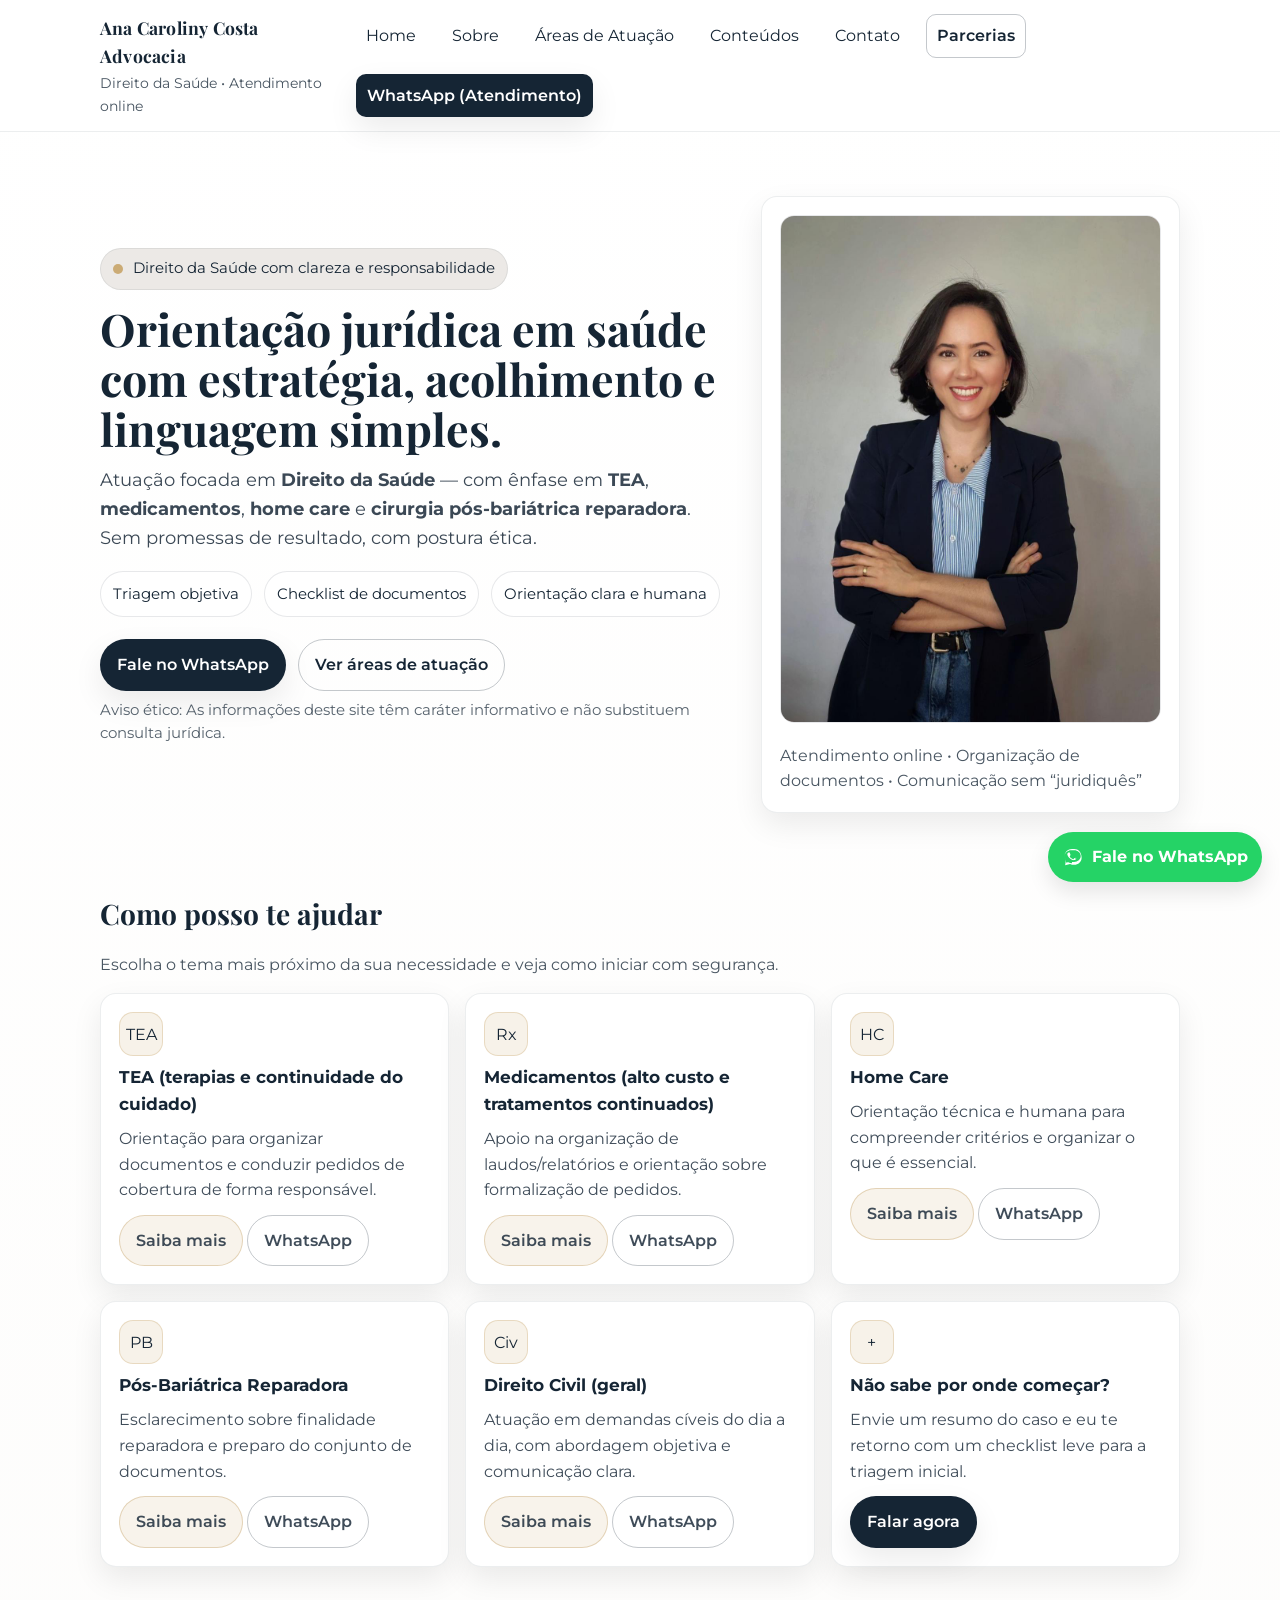
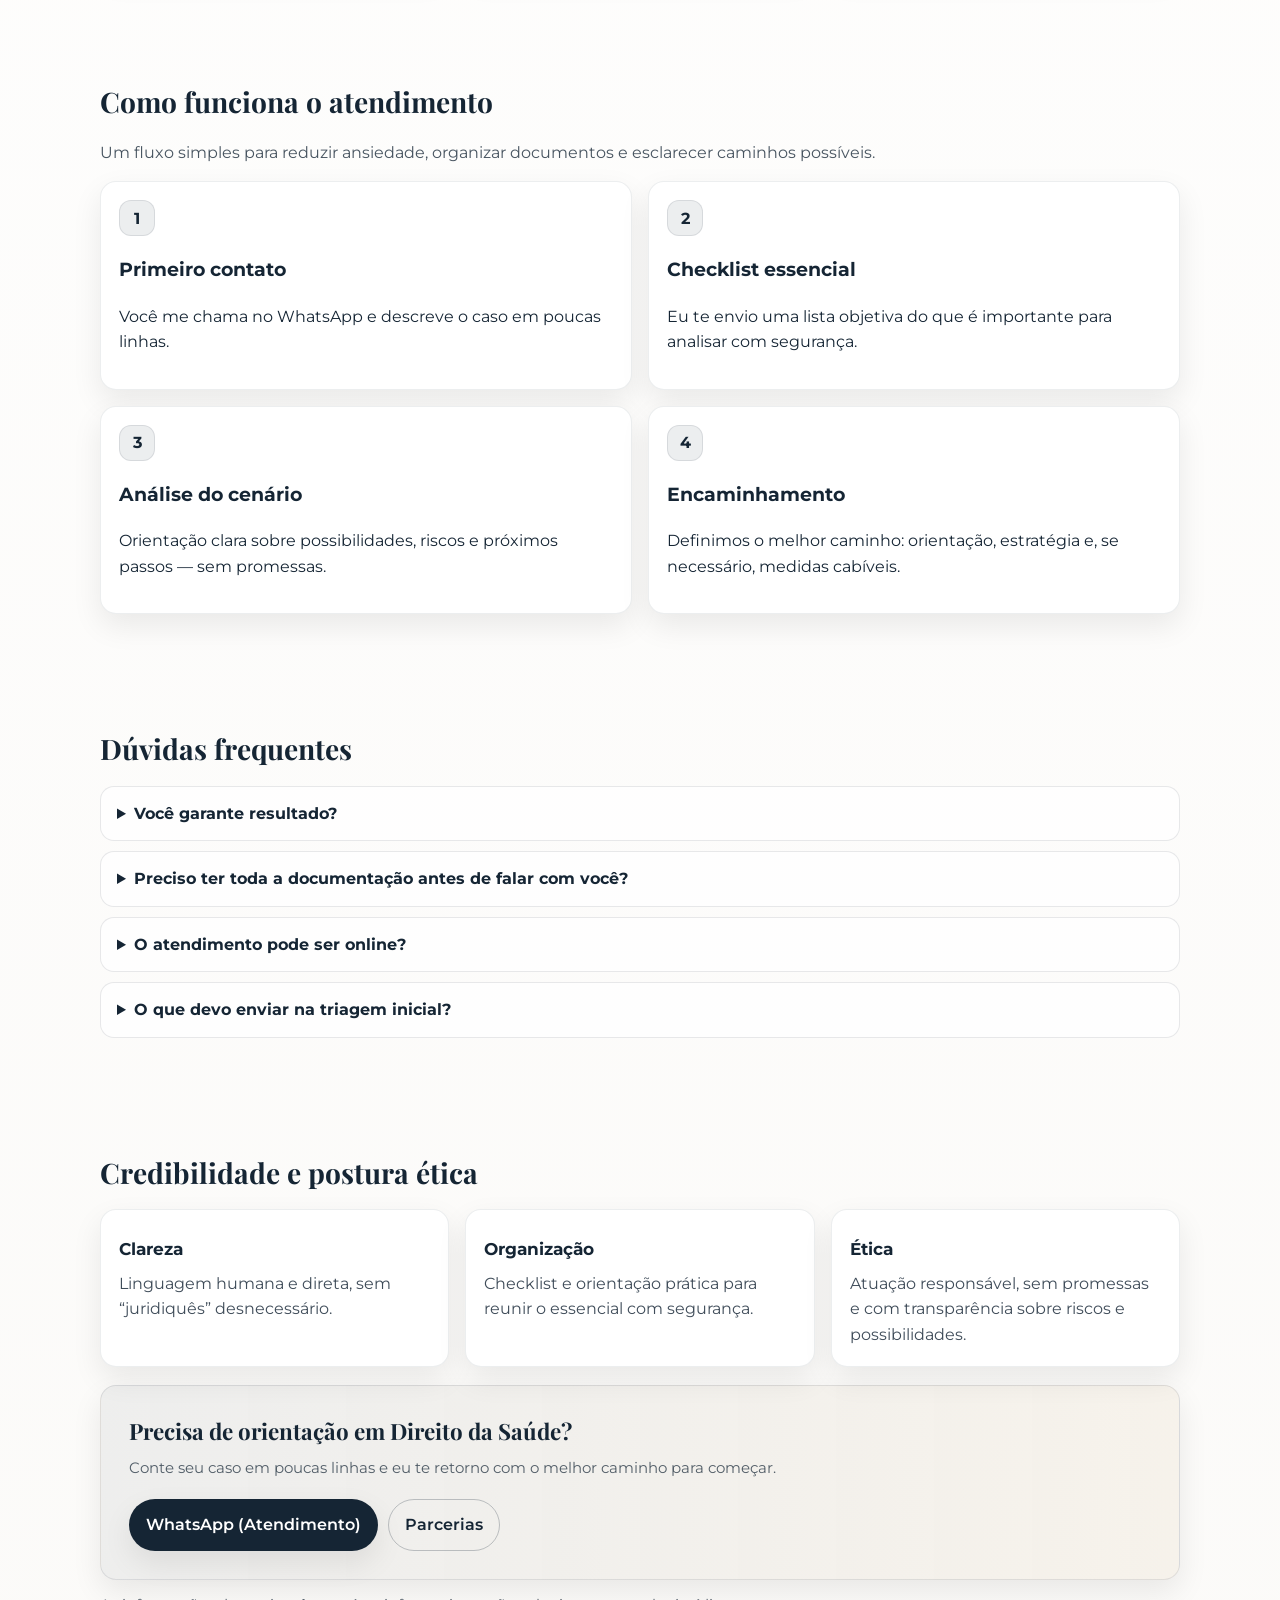
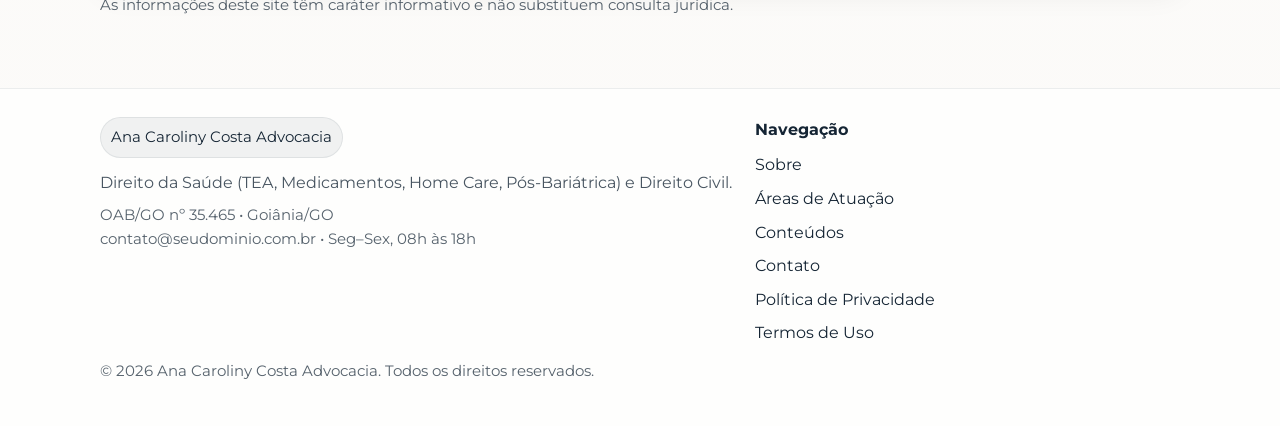
==== commit 4ad6c528: "Add files via upload Atualização de telefone do WhatsApp, numero da OAB e imagem" ====
--- a/index.html
+++ b/index.html
@@ -70,9 +70,9 @@
           <a href="/areas-de-atuacao/">Áreas de Atuação</a>
           <a href="/conteudos/">Conteúdos</a>
           <a href="/contato/">Contato</a>
-          <a class="btn btn-secondary" href="https://wa.me/5562982118311?text=Ol%C3%A1%21%20Vim%20pelo%20site%20e%20gostaria%20de%20falar%20sobre%20parceria%2Fpalestra%20com%20a%20Ana%20Caroliny%20Costa%20Advocacia."
+          <a class="btn btn-secondary" href="https://wa.me/5562981219641?text=Ol%C3%A1%21%20Vim%20pelo%20site%20e%20gostaria%20de%20falar%20sobre%20parceria%2Fpalestra%20com%20a%20Ana%20Caroliny%20Costa%20Advocacia."
              target="_blank" rel="noopener">Parcerias</a>
-          <a class="btn btn-primary" href="https://wa.me/5562982118311?text=Ol%C3%A1%21%20Vim%20pelo%20site%20da%20Ana%20Caroliny%20Costa%20Advocacia%20e%20gostaria%20de%20orienta%C3%A7%C3%A3o."
+          <a class="btn btn-primary" href="https://wa.me/5562981219641?text=Ol%C3%A1%21%20Vim%20pelo%20site%20da%20Ana%20Caroliny%20Costa%20Advocacia%20e%20gostaria%20de%20orienta%C3%A7%C3%A3o."
              target="_blank" rel="noopener">WhatsApp (Atendimento)</a>
         </div>
       </nav>
@@ -99,7 +99,7 @@
 
             <div style="display:flex;gap:12px;flex-wrap:wrap">
               <a class="btn btn-primary"
-                 href="https://wa.me/5562982118311?text=Ol%C3%A1%21%20Vim%20pelo%20site%20da%20Ana%20Caroliny%20Costa%20Advocacia%20e%20gostaria%20de%20orienta%C3%A7%C3%A3o."
+                 href="https://wa.me/5562981219641?text=Ol%C3%A1%21%20Vim%20pelo%20site%20da%20Ana%20Caroliny%20Costa%20Advocacia%20e%20gostaria%20de%20orienta%C3%A7%C3%A3o."
                  target="_blank" rel="noopener">Fale no WhatsApp</a>
               <a class="btn btn-secondary" href="/areas-de-atuacao/">Ver áreas de atuação</a>
             </div>
@@ -132,7 +132,7 @@
             <p style="margin-top:12px">
               <a class="btn btn-gold" href="/areas-de-atuacao/tea/">Saiba mais</a>
               <a class="btn btn-secondary"
-                 href="https://wa.me/5562982118311?text=Ol%C3%A1%21%20Vim%20pelo%20site%20e%20preciso%20de%20orienta%C3%A7%C3%A3o%20sobre%20TEA%2Fterapias%20e%20plano%20de%20sa%C3%BAde."
+                 href="https://wa.me/5562981219641?text=Ol%C3%A1%21%20Vim%20pelo%20site%20e%20preciso%20de%20orienta%C3%A7%C3%A3o%20sobre%20TEA%2Fterapias%20e%20plano%20de%20sa%C3%BAde."
                  target="_blank" rel="noopener">WhatsApp</a>
             </p>
           </article>
@@ -144,7 +144,7 @@
             <p style="margin-top:12px">
               <a class="btn btn-gold" href="/areas-de-atuacao/medicamentos/">Saiba mais</a>
               <a class="btn btn-secondary"
-                 href="https://wa.me/5562982118311?text=Ol%C3%A1%21%20Vim%20pelo%20site%20e%20preciso%20de%20orienta%C3%A7%C3%A3o%20sobre%20cobertura%20de%20medicamento."
+                 href="https://wa.me/5562981219641?text=Ol%C3%A1%21%20Vim%20pelo%20site%20e%20preciso%20de%20orienta%C3%A7%C3%A3o%20sobre%20cobertura%20de%20medicamento."
                  target="_blank" rel="noopener">WhatsApp</a>
             </p>
           </article>
@@ -156,7 +156,7 @@
             <p style="margin-top:12px">
               <a class="btn btn-gold" href="/areas-de-atuacao/home-care/">Saiba mais</a>
               <a class="btn btn-secondary"
-                 href="https://wa.me/5562982118311?text=Ol%C3%A1%21%20Vim%20pelo%20site%20e%20preciso%20de%20orienta%C3%A7%C3%A3o%20sobre%20home%20care."
+                 href="https://wa.me/5562981219641?text=Ol%C3%A1%21%20Vim%20pelo%20site%20e%20preciso%20de%20orienta%C3%A7%C3%A3o%20sobre%20home%20care."
                  target="_blank" rel="noopener">WhatsApp</a>
             </p>
           </article>
@@ -168,7 +168,7 @@
             <p style="margin-top:12px">
               <a class="btn btn-gold" href="/areas-de-atuacao/cirurgia-pos-bariatrica/">Saiba mais</a>
               <a class="btn btn-secondary"
-                 href="https://wa.me/5562982118311?text=Ol%C3%A1%21%20Vim%20pelo%20site%20e%20preciso%20de%20orienta%C3%A7%C3%A3o%20sobre%20cirurgia%20p%C3%B3s-bari%C3%A1trica%20reparadora."
+                 href="https://wa.me/5562981219641?text=Ol%C3%A1%21%20Vim%20pelo%20site%20e%20preciso%20de%20orienta%C3%A7%C3%A3o%20sobre%20cirurgia%20p%C3%B3s-bari%C3%A1trica%20reparadora."
                  target="_blank" rel="noopener">WhatsApp</a>
             </p>
           </article>
@@ -180,7 +180,7 @@
             <p style="margin-top:12px">
               <a class="btn btn-gold" href="/areas-de-atuacao/direito-civil/">Saiba mais</a>
               <a class="btn btn-secondary"
-                 href="https://wa.me/5562982118311?text=Ol%C3%A1%21%20Vim%20pelo%20site%20e%20gostaria%20de%20orienta%C3%A7%C3%A3o%20em%20Direito%20Civil."
+                 href="https://wa.me/5562981219641?text=Ol%C3%A1%21%20Vim%20pelo%20site%20e%20gostaria%20de%20orienta%C3%A7%C3%A3o%20em%20Direito%20Civil."
                  target="_blank" rel="noopener">WhatsApp</a>
             </p>
           </article>
@@ -191,7 +191,7 @@
             <p>Envie um resumo do caso e eu te retorno com um checklist leve para a triagem inicial.</p>
             <p style="margin-top:12px">
               <a class="btn btn-primary"
-                 href="https://wa.me/5562982118311?text=Ol%C3%A1%21%20Vim%20pelo%20site%20da%20Ana%20Caroliny%20Costa%20Advocacia%20e%20gostaria%20de%20orienta%C3%A7%C3%A3o."
+                 href="https://wa.me/5562981219641?text=Ol%C3%A1%21%20Vim%20pelo%20site%20da%20Ana%20Caroliny%20Costa%20Advocacia%20e%20gostaria%20de%20orienta%C3%A7%C3%A3o."
                  target="_blank" rel="noopener">Falar agora</a>
             </p>
           </article>
@@ -278,10 +278,10 @@
           </div>
           <div style="display:flex;gap:10px;flex-wrap:wrap">
             <a class="btn btn-primary"
-               href="https://wa.me/5562982118311?text=Ol%C3%A1%21%20Vim%20pelo%20site%20da%20Ana%20Caroliny%20Costa%20Advocacia%20e%20gostaria%20de%20orienta%C3%A7%C3%A3o."
+               href="https://wa.me/5562981219641?text=Ol%C3%A1%21%20Vim%20pelo%20site%20da%20Ana%20Caroliny%20Costa%20Advocacia%20e%20gostaria%20de%20orienta%C3%A7%C3%A3o."
                target="_blank" rel="noopener">WhatsApp (Atendimento)</a>
             <a class="btn btn-secondary"
-               href="https://wa.me/5562982118311?text=Ol%C3%A1%21%20Vim%20pelo%20site%20e%20gostaria%20de%20falar%20sobre%20parceria%2Fpalestra%20com%20a%20Ana%20Caroliny%20Costa%20Advocacia."
+               href="https://wa.me/5562981219641?text=Ol%C3%A1%21%20Vim%20pelo%20site%20e%20gostaria%20de%20falar%20sobre%20parceria%2Fpalestra%20com%20a%20Ana%20Caroliny%20Costa%20Advocacia."
                target="_blank" rel="noopener">Parcerias</a>
           </div>
         </div>
@@ -302,7 +302,7 @@
             Direito da Saúde (TEA, Medicamentos, Home Care, Pós-Bariátrica) e Direito Civil.
           </p>
           <p class="smallprint">
-            <span data-site="oab">OAB/UF nº XXXXX</span> • <span data-site="cityUF">Goiânia/GO</span><br/>
+            <span data-site="oab">OAB/GO nº 35.465</span> • <span data-site="cityUF">Goiânia/GO</span><br/>
             <span data-site="email">contato@seudominio.com.br</span> • <span data-site="hours">Seg–Sex, 08h às 18h</span>
           </p>
         </div>
@@ -325,7 +325,7 @@
   </footer>
 
   <!-- WhatsApp fixo (regra inegociável) -->
-  <a class="wa-float" href="https://wa.me/5562982118311?text=Ol%C3%A1%21%20Vim%20pelo%20site%20da%20Ana%20Caroliny%20Costa%20Advocacia%20e%20gostaria%20de%20orienta%C3%A7%C3%A3o."
+  <a class="wa-float" href="https://wa.me/5562981219641?text=Ol%C3%A1%21%20Vim%20pelo%20site%20da%20Ana%20Caroliny%20Costa%20Advocacia%20e%20gostaria%20de%20orienta%C3%A7%C3%A3o."
      target="_blank" rel="noopener" aria-label="Fale no WhatsApp (Atendimento)">
     <svg aria-hidden="true" viewBox="0 0 32 32" fill="none">
       <path fill="currentColor" d="M16 3C9.4 3 4 8.1 4 14.4c0 2.5.9 4.9 2.4 6.9L5 29l7.9-1.9c2 .9 4.2 1.4 6.5 1.4 6.6 0 12-5.1 12-11.4C31.4 8.1 26 3 19.4 3H16zm0 22.9c-2.1 0-4.1-.5-5.9-1.5l-.4-.2-4.7 1.1 1.2-4.4-.3-.4c-1.3-1.9-2-4-2-6.2C4.3 9.4 9 5.2 14.9 5.2h4.5c5.9 0 10.6 4.2 10.6 9.3 0 5.2-4.7 9.4-10.6 9.4H16zm7-6.9c-.4-.2-2.2-1.1-2.6-1.2-.4-.2-.6-.2-.9.2-.2.4-1 1.2-1.2 1.4-.2.2-.4.2-.8 0-.4-.2-1.6-.6-3-1.8-1.1-1-1.9-2.2-2.1-2.6-.2-.4 0-.6.2-.8l.6-.7c.2-.2.2-.4.3-.6.1-.2 0-.4 0-.6s-.9-2.2-1.2-3c-.3-.8-.7-.7-.9-.7h-.8c-.2 0-.6.1-.9.4-.3.3-1.2 1.1-1.2 2.7s1.2 3.1 1.4 3.3c.2.2 2.4 3.7 5.9 5.2.8.3 1.4.5 1.9.6.8.3 1.5.2 2.1.1.6-.1 2.2-.9 2.5-1.8.3-.9.3-1.6.2-1.8-.1-.2-.4-.3-.8-.5z"/>
--- a/assets/css/styles.css
+++ b/assets/css/styles.css
@@ -0,0 +1,245 @@
+:root{
+  --c-ink:#152534;
+  --c-ink-2:#1F3A47;
+  --c-gold:#CBAB75;
+  --c-sand:#DDD8D2;
+  --c-white:#FFFFFF;
+
+  --max:1120px;
+  --r:16px;
+  --shadow: 0 12px 30px rgba(0,0,0,.08);
+  --shadow2: 0 10px 22px rgba(0,0,0,.10);
+
+  --fs-0: clamp(2rem, 3.5vw, 3.2rem);
+  --fs-1: clamp(1.4rem, 2.2vw, 2rem);
+  --fs-2: 1.125rem;
+  --fs-3: 1rem;
+
+  --lh:1.6;
+}
+
+*{box-sizing:border-box}
+html{scroll-behavior:smooth}
+body{
+  margin:0;
+  color:var(--c-ink);
+  background:linear-gradient(180deg, var(--c-white), #fbfaf8);
+  font-family: "Montserrat", system-ui, -apple-system, Segoe UI, Roboto, Arial, sans-serif;
+  line-height:var(--lh);
+}
+img{max-width:100%; height:auto}
+a{color:inherit}
+.container{max-width:var(--max); margin:0 auto; padding:0 20px}
+
+.skip-link{
+  position:absolute; left:-999px; top:auto;
+  width:1px; height:1px; overflow:hidden;
+}
+.skip-link:focus{
+  left:20px; top:16px; width:auto; height:auto;
+  background:var(--c-white); padding:10px 12px; border-radius:10px;
+  box-shadow:var(--shadow); z-index:9999;
+}
+
+header{
+  position:sticky; top:0; z-index:50;
+  background:rgba(255,255,255,.86);
+  backdrop-filter:saturate(120%) blur(10px);
+  border-bottom:1px solid rgba(21,37,52,.08);
+}
+.nav{
+  display:flex; align-items:center; justify-content:space-between;
+  gap:16px; padding:14px 0;
+}
+.brand{
+  display:flex; flex-direction:column; gap:2px; text-decoration:none;
+}
+.brand strong{
+  font-family:"Playfair Display", Georgia, serif;
+  letter-spacing:.2px;
+  font-size:1.1rem;
+}
+.brand span{
+  font-size:.88rem; color:rgba(21,37,52,.78);
+}
+
+.menu{
+  display:flex; align-items:center; gap:16px; flex-wrap:wrap;
+}
+.menu a{
+  text-decoration:none;
+  padding:8px 10px;
+  border-radius:10px;
+}
+.menu a:focus-visible, .menu a:hover{background:rgba(21,37,52,.06)}
+
+.btn{
+  display:inline-flex; align-items:center; justify-content:center;
+  gap:10px;
+  padding:12px 16px;
+  border-radius:999px;
+  font-weight:600;
+  text-decoration:none;
+  border:1px solid transparent;
+  transition:transform .08s ease, box-shadow .2s ease, background .2s ease;
+}
+.btn:focus-visible{outline:3px solid rgba(203,171,117,.45); outline-offset:2px}
+.btn:hover{transform:translateY(-1px)}
+.btn-primary{background:var(--c-ink); color:var(--c-white); box-shadow:var(--shadow)}
+.btn-primary:hover{background:var(--c-ink-2)}
+.btn-secondary{background:transparent; border-color:rgba(21,37,52,.25)}
+.btn-secondary:hover{border-color:rgba(21,37,52,.45); background:rgba(21,37,52,.04)}
+.btn-gold{background:rgba(203,171,117,.14); border-color:rgba(203,171,117,.45)}
+.btn-gold:hover{background:rgba(203,171,117,.20)}
+
+.hero{
+  padding:64px 0 22px;
+}
+.hero-grid{
+  display:grid; grid-template-columns: 1.2fr .8fr; gap:32px; align-items:center;
+}
+.kicker{
+  display:inline-flex; gap:10px; align-items:center;
+  padding:8px 12px; border-radius:999px;
+  background:rgba(221,216,210,.55);
+  border:1px solid rgba(21,37,52,.08);
+  font-size:.92rem;
+}
+.kicker i{width:10px; height:10px; border-radius:50%; background:var(--c-gold); display:inline-block}
+h1{
+  font-family:"Playfair Display", Georgia, serif;
+  font-size:var(--fs-0);
+  line-height:1.12;
+  margin:14px 0 12px;
+}
+.lead{font-size:var(--fs-2); color:rgba(21,37,52,.84); margin:0 0 18px}
+.proof{
+  display:flex; gap:12px; flex-wrap:wrap; margin:16px 0 22px;
+}
+.pill{
+  padding:10px 12px; border-radius:999px;
+  border:1px solid rgba(21,37,52,.10);
+  background:rgba(255,255,255,.75);
+  font-size:.95rem;
+}
+.card{
+  border-radius:var(--r);
+  background:var(--c-white);
+  border:1px solid rgba(21,37,52,.08);
+  box-shadow:var(--shadow);
+}
+.hero-card{padding:18px}
+.hero-card img{
+  border-radius:14px;
+  border:1px solid rgba(21,37,52,.10);
+}
+
+.section{padding:56px 0}
+.section h2{
+  font-family:"Playfair Display", Georgia, serif;
+  font-size:var(--fs-1);
+  margin:0 0 14px;
+}
+.muted{color:rgba(21,37,52,.78)}
+
+.grid-3{
+  display:grid; grid-template-columns:repeat(3,1fr); gap:16px;
+}
+.grid-2{
+  display:grid; grid-template-columns:repeat(2,1fr); gap:16px;
+}
+.item{
+  padding:18px;
+}
+.item h3{margin:8px 0 8px; font-size:1.05rem}
+.item p{margin:0; color:rgba(21,37,52,.82)}
+.icon{
+  width:44px; height:44px; border-radius:14px;
+  display:grid; place-items:center;
+  background:rgba(203,171,117,.16);
+  border:1px solid rgba(203,171,117,.35);
+  color:var(--c-ink);
+}
+
+.steps{counter-reset: step}
+.step{
+  padding:18px;
+}
+.step .n{
+  width:36px; height:36px; border-radius:12px;
+  display:grid; place-items:center;
+  background:rgba(21,37,52,.08);
+  border:1px solid rgba(21,37,52,.10);
+  font-weight:700;
+}
+
+.faq{display:grid; gap:10px}
+.faq details{
+  padding:14px 16px;
+  border-radius:14px;
+  border:1px solid rgba(21,37,52,.10);
+  background:rgba(255,255,255,.75);
+}
+.faq summary{
+  cursor:pointer;
+  font-weight:700;
+}
+.faq p{margin:10px 0 0; color:rgba(21,37,52,.82)}
+
+.cta{
+  padding:28px;
+  display:flex; align-items:center; justify-content:space-between;
+  gap:18px; flex-wrap:wrap;
+  background:linear-gradient(90deg, rgba(21,37,52,.06), rgba(203,171,117,.10));
+  border:1px solid rgba(21,37,52,.10);
+}
+.cta strong{
+  font-family:"Playfair Display", Georgia, serif;
+  font-size:1.4rem;
+}
+.smallprint{font-size:.92rem; color:rgba(21,37,52,.72); margin-top:8px}
+
+footer{
+  padding:28px 0;
+  border-top:1px solid rgba(21,37,52,.08);
+  background:rgba(255,255,255,.75);
+}
+.footer-grid{
+  display:grid; grid-template-columns:1.2fr .8fr; gap:18px;
+}
+.footer-grid a{text-decoration:none}
+.footer-grid a:hover{text-decoration:underline}
+.badge{
+  display:inline-flex; gap:8px; align-items:center;
+  padding:8px 10px; border-radius:999px;
+  background:rgba(21,37,52,.06);
+  border:1px solid rgba(21,37,52,.08);
+  font-size:.92rem;
+}
+
+/* WhatsApp floating button */
+.wa-float{
+  position:fixed; right:18px; bottom:18px; z-index:999;
+  display:flex; align-items:center; gap:10px;
+  padding:12px 14px;
+  border-radius:999px;
+  background:#25D366;
+  color:#fff;
+  text-decoration:none;
+  font-weight:700;
+  box-shadow:var(--shadow2);
+}
+.wa-float svg{width:20px; height:20px}
+.wa-float:focus-visible{outline:3px solid rgba(21,37,52,.35); outline-offset:2px}
+.wa-float:hover{transform:translateY(-1px)}
+.wa-float span{display:inline}
+
+/* Responsive */
+@media (max-width: 900px){
+  .hero-grid{grid-template-columns:1fr}
+  .grid-3{grid-template-columns:1fr}
+  .grid-2{grid-template-columns:1fr}
+  .footer-grid{grid-template-columns:1fr}
+  .menu{gap:8px}
+  .wa-float span{display:none}
+}
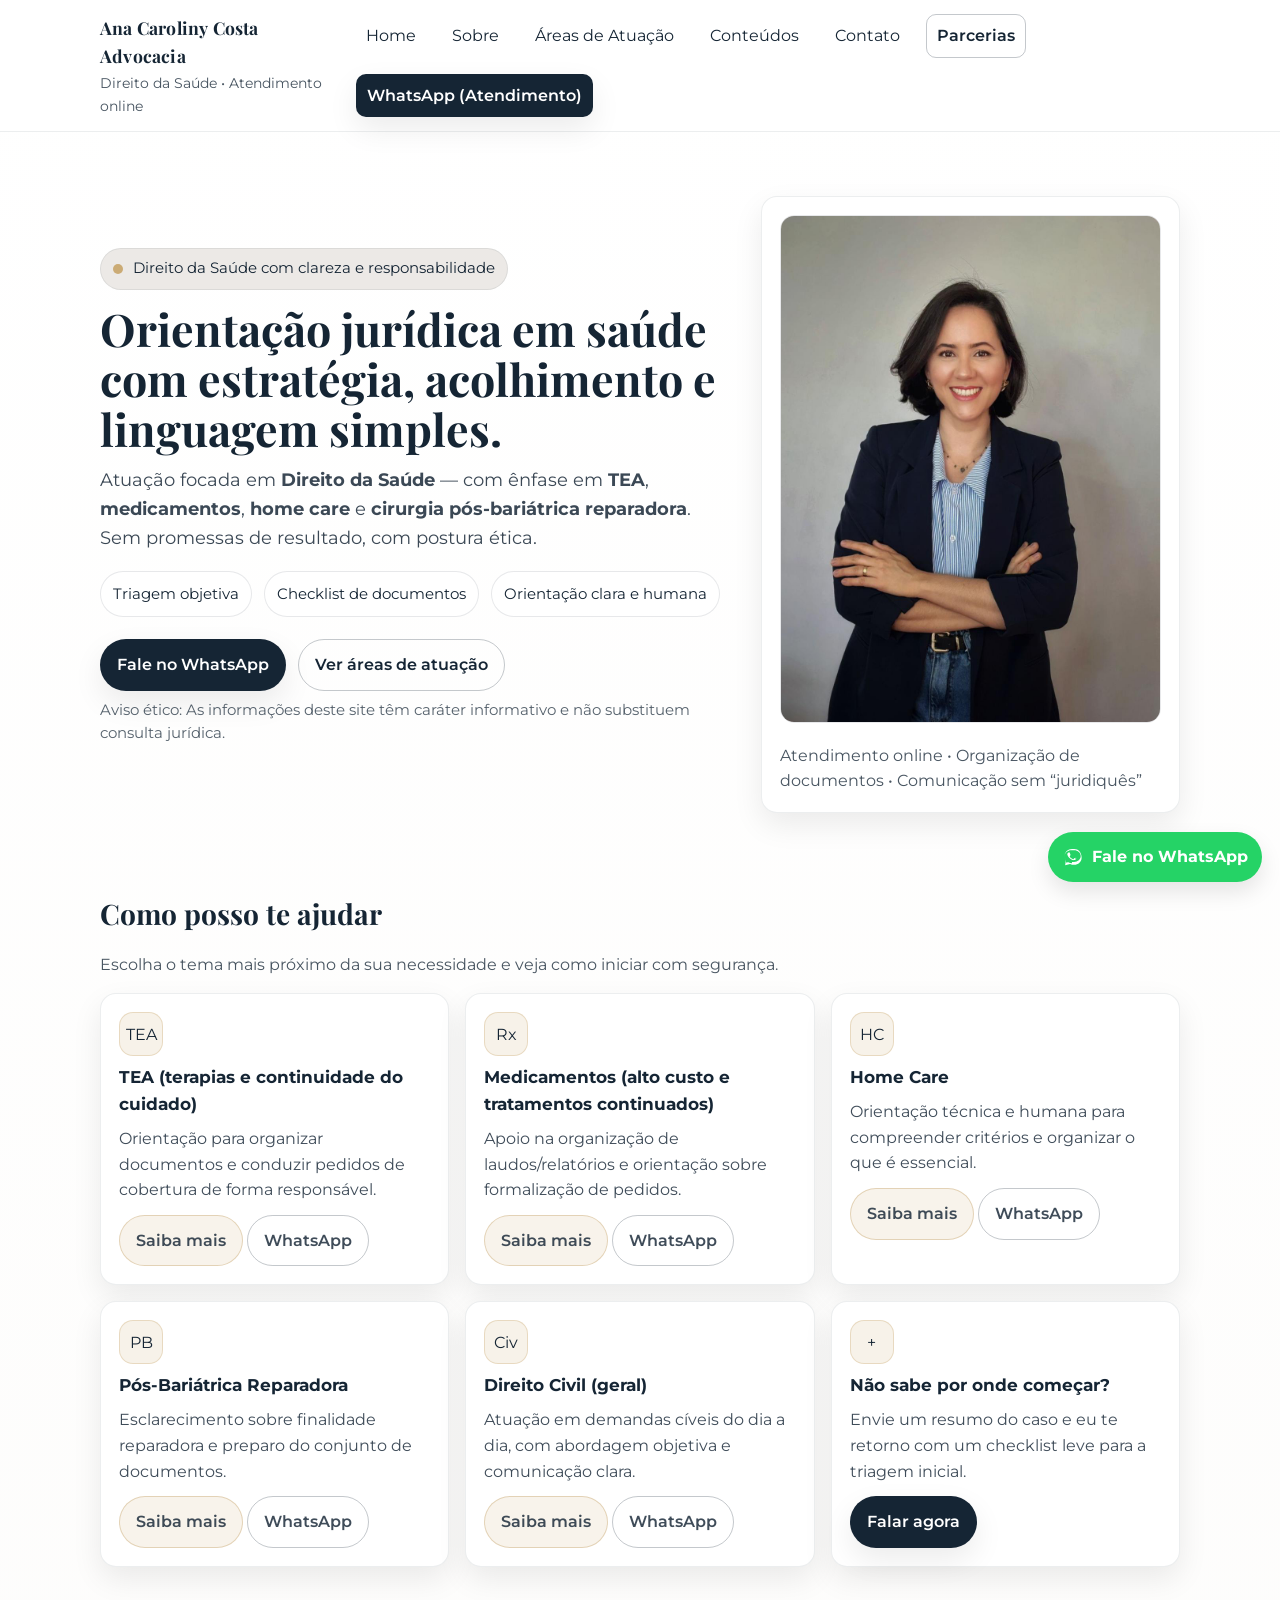
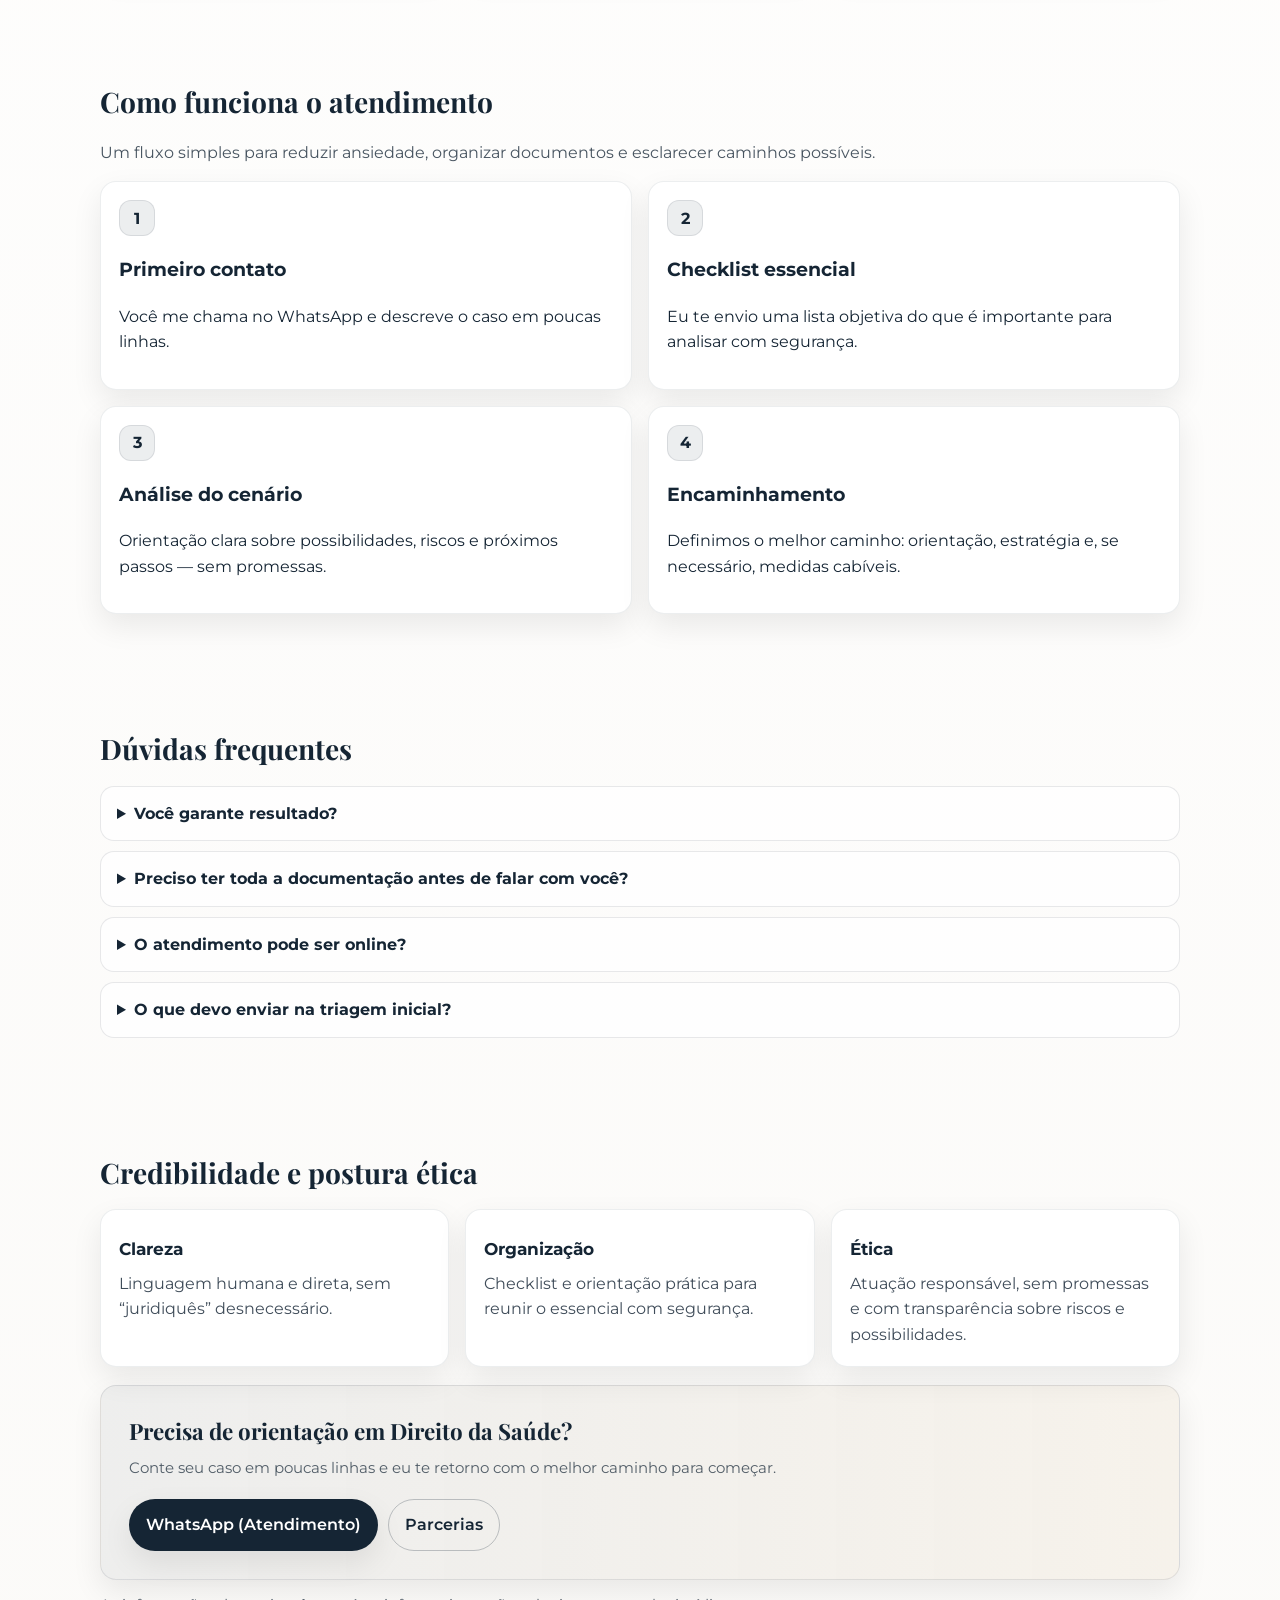
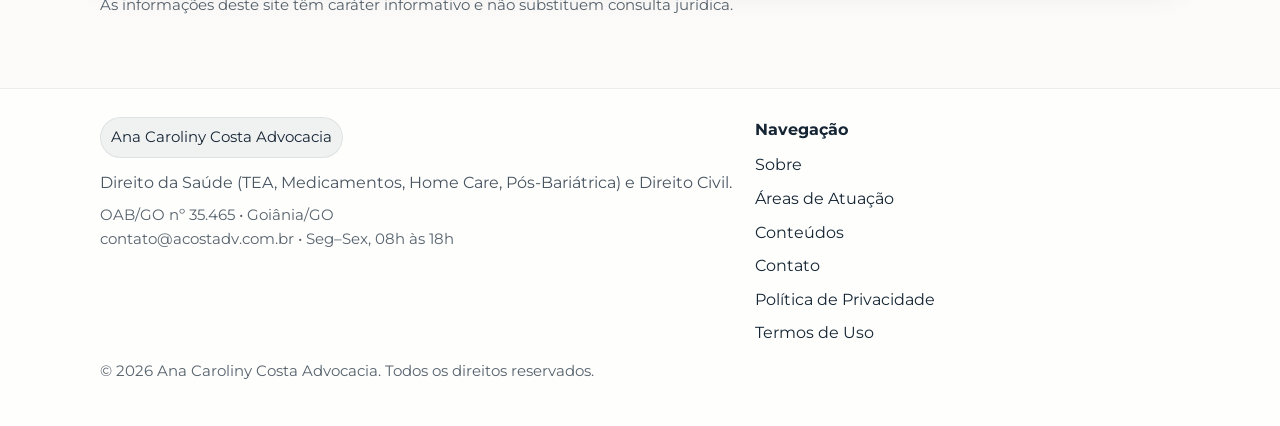
==== commit b61a96f1: "Add files via upload Atualização do email de contato" ====
--- a/index.html
+++ b/index.html
@@ -303,7 +303,7 @@
           </p>
           <p class="smallprint">
             <span data-site="oab">OAB/GO nº 35.465</span> • <span data-site="cityUF">Goiânia/GO</span><br/>
-            <span data-site="email">contato@seudominio.com.br</span> • <span data-site="hours">Seg–Sex, 08h às 18h</span>
+            <span data-site="email">contato@acostadv.com.br</span> • <span data-site="hours">Seg–Sex, 08h às 18h</span>
           </p>
         </div>
         <div>
